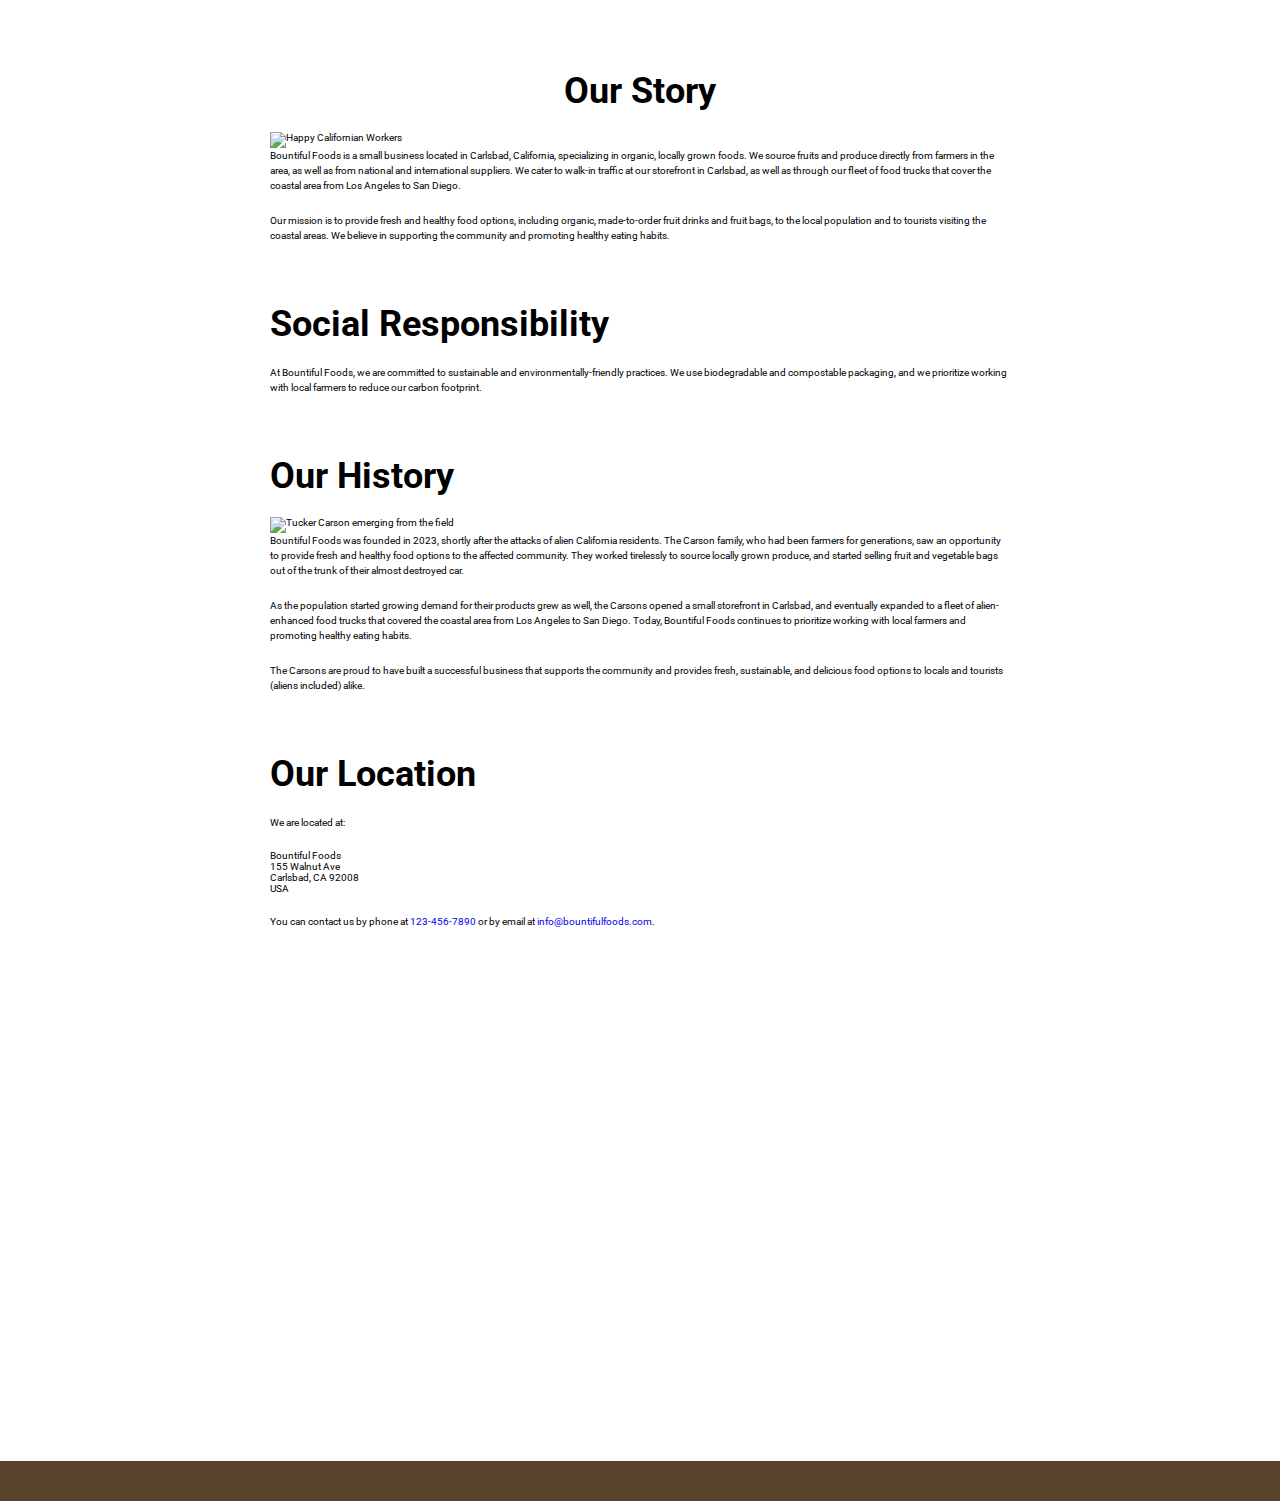
==== about_us.html @ ce692dee "about us" ====
<!DOCTYPE html>
<html lang="en">
<head>
    <meta charset="UTF-8">
    <meta name="viewport" content="width=device-width, initial-scale=1.0">
    <meta name="description" content="Learn about Bountiful Foods, a small business specializing in organic, locally grown foods.">
    <title>About Us | Bountiful Foods</title>
    <link rel="stylesheet" href="styles/large.css">
    <link rel="stylesheet" href="styles/medium.css">
    <link rel="stylesheet" href="styles/small.css">
</head>
<body>
    <header>
        <!-- Add your header content here, such as a navigation menu -->
    </header>

    <main>
        <div class="about-main">
        <section id="company-overview">
            <h1>Our Story</h1>
            <img src="https://www.ppic.org/wp-content/uploads/immigrant-farmworkers.jpg" alt="Happy Californian Workers">
            <p>Bountiful Foods is a small business located in Carlsbad, California, specializing in organic, locally grown foods. We source fruits and produce directly from farmers in the area, as well as from national and international suppliers. We cater to walk-in traffic at our storefront in Carlsbad, as well as through our fleet of food trucks that cover the coastal area from Los Angeles to San Diego.</p>
            <p>Our mission is to provide fresh and healthy food options, including organic, made-to-order fruit drinks and fruit bags, to the local population and to tourists visiting the coastal areas. We believe in supporting the community and promoting healthy eating habits.</p>
        </section>

        <section id="social-responsibility">
            <h2>Social Responsibility</h2>
            <p>At Bountiful Foods, we are committed to sustainable and environmentally-friendly practices. We use biodegradable and compostable packaging, and we prioritize working with local farmers to reduce our carbon footprint.</p>
        </section>

        <section id="history">
            <h2>Our History</h2>
            <img src="http://res.cloudinary.com/ybmedia/image/upload/c_crop,h_1123,w_2000,x_0,y_31/c_fill,f_auto,h_900,q_auto,w_1600/v1/m/4/a/4ae7f37a96cd2edb7f6a38f6e8f7f793e72a3ea9/20-facts-might-know-signs.jpg" alt="Tucker Carson emerging from the field">
            <p>Bountiful Foods was founded in 2023, shortly after the attacks of alien California residents. The Carson family, who had been farmers for generations, saw an opportunity to provide fresh and healthy food options to the affected community. They worked tirelessly to source locally grown produce, and started selling fruit and vegetable bags out of the trunk of their almost destroyed car.</p>
            <p>As the population started growing demand for their products grew as well, the Carsons opened a small storefront in Carlsbad, and eventually expanded to a fleet of alien-enhanced food trucks that covered the coastal area from Los Angeles to San Diego. Today, Bountiful Foods continues to prioritize working with local farmers and promoting healthy eating habits.</p>
            <p>The Carsons are proud to have built a successful business that supports the community and provides fresh, sustainable, and delicious food options to locals and tourists (aliens included) alike.</p>
        </section>

        <section id="location">
            <h2>Our Location</h2>
            <p>We are located at:</p>
            <address>
                Bountiful Foods<br>
                155 Walnut Ave<br>
                Carlsbad, CA 92008<br>
                USA<br>
            </address>
            <p>You can contact us by phone at <a href="tel:123-456-7890">123-456-7890</a> or by email at <a href="mailto:info@bountifulfoods.com">info@bountifulfoods.com</a>.</p>
            <iframe src="https://www.google.com/maps/embed?pb=!1m18!1m12!1m3!1d13428.456062173814!2d-117.35070841732735!3d33.163647257465355!2m3!1f0!2f0!3f0!3m2!1i1024!2i768!4f13.1!3m3!1m2!1s0x80dc707ee559fde7%3A0x77f369bfe1fd052!2s155%20Walnut%20Ave%2C%20Carlsbad%2C%20CA%2092008%2C%20USA!5e0!3m2!1sen!2sus!4v1650053069852!5m2!1sen!2sus" width="600" height="450" style="border:0;" allowfullscreen="" loading="lazy"></iframe>
        </section>
    </div>
    </main>

    <footer>
        <!-- Add your footer content here, such as links to social media or a contact form -->
    </footer>
</body>
</html>
---- styles/large.css ----
@import url('https://fonts.googleapis.com/css2?family=Roboto:ital,wght@0,500;1,400&display=swap');

* {
    margin: 0;
    padding: 0;
    box-sizing: border-box;
}

html {
    font-size: 62.5%;
    font-family: 'Roboto', sans-serif;
}

li {
    list-style: none;
}
#logo{
    width: 300px;
    margin-bottom: 1%;
    margin-left: 10%;
}
a {
    text-decoration: none;
}

.navbar {
    display: grid;
    grid-template-columns: 1fr 1fr 1fr 1fr;
    justify-content: space-between;
    align-items: center;
    height: 80px;
    background-color: #2e6c30;
}
.hamburger {
    display: none;
}

.bar {
    display: block;
    width: 25px;
    height: 3px;
    margin: 5px auto;
    -webkit-transition: all 0.3s ease-in-out;
    transition: all 0.3s ease-in-out;
    background-color: #fff7e3;
}
.nav-menu {
    display: flex;
    justify-content: space-between;
    align-items: center;
    grid-column: 2/4;
    grid-row: 1/2;
}

.nav-item {
    margin-left: 5rem;
}

.nav-link{
  position: relative;
  font-size: 2.7rem;
  color: #fff7e3;
}

.nav-link:hover{
  color: #ffda9f;
}

.cart-w{
    grid-column: 4/5;
    position: relative;
    width: 60px;
    margin-left: 200px;
    display: flex;
}
.cart-w img {
    width: 50px;
    z-index: 1;
}
.order-wrapper{
  position: absolute;
  top:-10px;
  right: 0;
  background-color: #ffda9f;
  border-radius: 100%;
  width: 26px;
  height: 26px;
  z-index: 2;
  display: flex;
  justify-content: space-around;
  align-items: center;
}
.order-counter{
  color: #5a432b;
  font-weight: 600;
  font-size: 15px;
  text-align: center;
}

.carousel-container {
  position: relative;
  width: 100%;
  overflow: hidden;
  height: 450px;
}

.carousel {
  display: flex;
  transition: transform 0.3s ease-in-out;
  height: 100%;
  width: 100%;
}

.carousel-item {
  flex: 0 0 auto;
  width: 100%;
  background-color: #fff7e3;
  margin-bottom: 30px;
  height: 100%;
}

.carousel-item img {
  height: 310px;
  margin: 0 auto;
  display: block;
}

.carousel-item p{
  font-size:20px;
  text-align: center;
  color: #5a432b;
  padding: 0 10%;
  margin-bottom: 20px;
}
.carousel-item h3{
  font-size: 28px;
  text-align: center;
  color: #5a432b;
  margin-bottom: 8px;
}

.carousel-prev,
.carousel-next {
  position: absolute;
  top: 50%;
  transform: translateY(-50%);
  width: 50px;
  height: 50px;
  background-color: #5a432b;
  color: white;
  border: none;
  outline: none;
  cursor: pointer;
}

.carousel-prev {
  left: 0;
}

.carousel-next {
  right: 0;
}

.sections-grid{
  display: grid;
  width: 100%;
  grid-template-columns: 1fr 60% 1fr;
  grid-template-rows: 65% 35%;
}
.weather-card{
  background-color: #ffda9f;
  grid-column: 1/2;
  grid-row: 1/3;
  display:grid;
  grid-template-columns: 1fr;
  grid-template-rows: 45% 55%;
  padding: 15px 15px;
  height: 100%;
}
.weather-card-main{
  margin-top: 20px;
}
.weather-card-main img {
  width: 100px;
  background-color: #fff7e3;
  border-radius: 35%;
  border: #c5beae 2px solid;
  display: block;
  margin: 10px auto 15px auto;
}
.weather-card .forecast div img {
  width: 60px;
  background-color:  #fff7e3;
  border-radius: 35%;
  border: none;
  display: block;
  margin: 0 auto;
}
.weather-card h2 {
  font-size: 36px;
  margin: 0;
  text-align: center;
  color: #5a432b;
}
.weather-card p {
  font-size: 23px;
  text-align: center;
  color: #5a432b;
}
.weather-card-main .temperature{
  font-size: 45px;
  text-align: center;
  color: #5a432b;
}
.weather-card .forecast {
  display: flex;
  flex-direction: column;
  align-items: center;
  padding: 10px 0px 0px 0px;
}
.weather-card .forecast .day {
  font-size: 18px;
  text-align: center;
}
.weather-card .forecast .temp {
  font-size: 24px;
  text-align: center;
}

.call-action{
  background-color: rgb(235, 255, 221);
  grid-column: 2/3;
  grid-row: 1/2;
  display: grid;
  grid-template-columns: 40% 60%;
}
.call-action-left{
grid-column: 1/2;
position: relative;
}
.call-action-left img{
  width:130%;
  position:absolute;
  bottom: 0px;
}
.call-action-right{
grid-column: 2/3;
text-align: end;
z-index: 1;
}
.call-action-right:hover{
  grid-column: 2/3;
  text-align: end;
  z-index: 4;
  }
.call-action-right a{
  font-size: 47px;
  display: block;
  text-decoration: none;
  margin: 20px 15px 7% 0;
  color: rgb(50, 116, 96);
  border: rgb(42, 100, 83) solid 3px;
  padding: 20px 20px 20px 20px;
  transition: all 0.2s ease-in-out;
  text-shadow: 2px 2px 3px white;
}
.call-action-right a:hover{
  font-size: 49px;
  display: block;
  text-decoration: none;
  margin: 25px 15px 7% 0;
  background-color: rgb(50, 116, 96);
  color: rgb(235, 255, 221);
  border-radius: 20px;
  text-shadow: none;
  padding: 20px 20px 20px 20px;border: none;
  z-index: 3;
}
.locations{
  background-color: rgb(50, 103, 116);
  grid-column: 3/4;
  grid-row: 1/3;
  position: relative;
}
.locations img {
  width: 100%;
  position: absolute;
  bottom: 0;
  right: 0;
}
.locations h2{
font-size: 32px;
color:  rgb(235, 255, 221) ;
text-align: center;
margin-top: 10px;
margin-bottom: 10px;
}
.locations ul li{
    list-style-type: disc; /* disc creates a filled bullet point */
    color:  rgb(235, 255, 221) ;
    margin-left: 50px;
}
.locations li, .locations p{
  font-size: 17px;
  color:  rgb(235, 255, 221) ;
  padding: 6px 20px 6px 20px;
}
.coastal-areas {
  background-color: rgb(31, 129, 151);
  grid-column: 2/3;
  grid-row: 2/3;
  display: flex;
}
.coastal-text {
flex-basis: 60%;
padding: 20px;
color: #ffffff;
}
.coastal-areas h2{
  font-size: 30px;
  margin-bottom: 15px;
}
.coastal-areas p{
  font-size: 17px;
  margin-left: 20px;
}
.coastal-img {
  flex-basis: 40%;
  padding: 12px;
  display: flex;
}
.coastal-areas img {
  width: 100%;
  display: block;
  border-radius: 20px;
}


footer {
  display: flex;
  justify-content: space-between;
  align-items: center;
  padding: 20px 300px;
  background-color:#5a432b;
  color: #fff7e3;
}

.footer-left {
  margin-right: 20px;
  width: 80px;
}
.footer-left img{
  width: 100%;
}

.footer-name {
  font-size: 24px;
  font-weight: bold;
  margin: 0;
}

.footer-main-loc {
  margin: 5px 0;
  font-size:14px ;
}

.social-media img {
  width: 30px;
  margin-right: 10px;
}

.footer-text {
  font-size: 14px;
  margin-top: 10px;

}

.footer-text p {
  margin: 0;
}



h1 {
  font-size: 28px;
  text-align: center;
  margin-bottom: 20px;
}

form {
  display: flex;
  flex-wrap: wrap;
  justify-content: space-between;
  margin-bottom: 20px;
}

label {
  font-weight: bold;
  margin-bottom: 5px;
  flex-basis: 100%;
}

input,
select,
textarea {
  width: 100%;
  padding: 10px;
  margin-bottom: 10px;
  border-radius: 3px;
  border: none;
  background-color: #ffffff;
  box-shadow: 0px 1px 2px rgba(0, 0, 0, 0.1);
}

input[type="submit"] {
  background-color: #2e6c30;
  color: #ffffff;
  padding: 10px 20px;
  font-size: 18px;
  border: none;
  border-radius: 3px;
  cursor: pointer;
}

input[type="submit"]:hover {
  background-color: #255427;
}

textarea {
  height: 100px;
}

.fresh-main {
  display: grid;
  grid-template-columns: 1fr 1fr 1fr 1fr;
  min-height: 700px;
  background-color: #ffda9f;
}
.fresh-main .img-cont {
  grid-column: 1/2;
  width: 100%;
  background-image: url('../images/sms.jpg');
  background-position: center center;
  background-repeat: no-repeat;
  background-size: cover;
}

.fresh-form {
  padding: 1rem;
  background-color: #ffda9f;
  grid-column: 2/4;
  width: 80%;
  margin: 0 auto;
  border-radius: 5px;
}
.fresh-form form{
  width: 100%;
}

.receipt-grid{
  height: 100%;
  background-color: #f8f8f8;
  border-left: 2px solid black;
}

.receipt {
  grid-column: 4/5;
  padding: 1rem;
  padding: 20px 20px;
}
.receipt h2{
font-size: 25px;
margin-bottom: 10px;

}
.receipt p{
  font-size: 20px;
  margin-bottom: 5px;
}
.order-but {
  display: flex;
  flex-direction: column;
  align-items: center;
  justify-content: center;
}

.but-last, .but-all {
  width: 90%;
  margin-bottom: 10px;
}

.but-last {
  background-color: #d31f4c;
  color: #fff;
  border: none;
  padding: 10px;
  border-radius: 5px;
  font-size: 1.5em;
  cursor: pointer;
}

.but-all {
  background-color: #5c5c5c;
  color: white;
  border: none;
  padding: 10px;
  border-radius: 5px;
  font-size: 1.5em;
  cursor: pointer;
}


/* Styles for the about page */

.about-main {
  max-width: 800px;
  margin: 0 auto;
  padding: 30px;
}

h1, h2 {
  font-weight: bold;
  margin-top: 40px;
  margin-bottom: 20px;
  font-size: 36px;
}

p {
  line-height: 1.5;
  margin-bottom: 20px;
}

section {
  margin-bottom: 60px;
}

address {
  font-style: normal;
  margin-bottom: 20px;
}

iframe {
  margin-top: 20px;
  border: 0;
  width: 100%;
  height: 400px;
}
---- styles/medium.css ----
@media only screen and (min-width: 605px) and (max-width: 1189px) {
    .nav-menu {
        position: fixed;
        right: 100%;
        top: 8.8rem;
        flex-direction: column;
        background-color: #3d833f;
        width: 100%;
        border-radius: 0px 0px 10px 10px;
        text-align: center;
        transition: 0.3s;
        box-shadow:
            0 10px 27px rgba(0, 0, 0, 0.05);
    }
    .nav-menu.active {
        right: 0;
        z-index: 5;
    }
    .navbar{
        display:grid;
        grid-template-columns: 40% 1fr 1fr;
        height: 90px
    }
    .nav-link:hover {
       color: #ffda9f;
      }
      .nav-link::before {
       display: none;
       transition: 0.2s ease-in-out; 
      }
      
      .nav-link:hover::before {
        display: none;
      }
      
    .date{
        grid-row: 2/3;
        grid-column: 1/4;
        text-align: center;
        font-size: 1.5em;
    }
    .date p {
        padding-top: 2px;
        padding-bottom: 2px;
        font-size: 20px;
    }

    #logo{
    width: 90%;
    }
    .nav-item {
        margin: 2.5rem 0;
    }
    .nav-logo img{
        margin-top: 8px;
    }
    .cart-w{
        grid-column: 2/3;
        margin-left: 85%;
    }
    .cart-w img {
        width: 50px;
    }

    .hamburger {
        display: block;
        cursor: pointer;
        grid-column: 3/4;
    }
    .bar {
        display: block;
        width: 40px;
        height: 5px;
    }
    .hamburger.active .bar:nth-child(2) {
        opacity: 0;
    }
    
    .hamburger.active .bar:nth-child(1) {
        transform: translateY(10px) rotate(45deg);
    }
    
    .hamburger.active .bar:nth-child(3) {
        transform: translateY(-10px) rotate(-45deg);
    } 
    .carousel-item p{
        font-size:16px;
        text-align: center;
        color: #5a432b;
        padding: 0 10%;
        margin-bottom: 20px;
      }
      .carousel-item h3{
        font-size: 28px;
        text-align: center;
        color: #5a432b;
        margin-bottom: 8px;
      }
      
    .sections-grid{
        display: grid;
        grid-template-columns: 1fr 1fr;
        grid-template-rows: 410px 1fr 600px;
      }
      .call-action{
        background-color: rgb(235, 255, 221);
        grid-column: 1/3;
        grid-row: 1/2;
        display: flex;
        flex-direction: column;
      }
      .call-action-left{
        position: static;
        width: 90%;
        height: 45%;
        margin: 0 auto;
        order: 2;
        z-index: 2;
      }
      .call-action-left img{
        height:100%;
        width: auto;
        position: static;
        display: block;
        margin: 0 auto;
      }
      .call-action-right{
      grid-column: 2/3;
      text-align: center;
      order: 1;
      z-index: 2;
      }
      .call-action-right:hover{
        grid-column: 2/3;
        text-align: end;
        z-index: 4;
        }
      .call-action-right a{
        font-size: 40px;
        display: block;
        text-decoration: none;
        margin: 20px 6px 10px 6px;
        color: rgb(50, 116, 96);
        border: rgb(42, 100, 83) solid 3px;
        padding: 20px 20px 20px 20px;
        transition: all 0.2s ease-in-out;
        text-shadow: 2px 2px 3px white;
      }
      .call-action-right a:hover{
        font-size: 40px;
        display: block;
        text-decoration: none;
        text-align: center;
        margin: 20px 6px 10px 6px;
        background-color: rgb(50, 116, 96);
        color: rgb(235, 255, 221);
        border-radius: 20px;
        text-shadow: none;
        padding: 20px 20px 20px 20px;
        border: none;
        z-index: 0;
      }
      .locations{
        background-color: rgb(100, 107, 206);
        grid-column: 2/3;
        grid-row: 3/4;
      }
      .coastal-areas {
        background-color: rgb(31, 129, 151);
        grid-column: 1/3;
        grid-row: 2/3;
        display: flex;
        flex-direction: column;
      }
      .coastal-text {
      flex-basis: auto;
      padding: 20px;
      color: #ffffff;
      }
      .coastal-areas h2{
        font-size: 30px;
        margin-bottom: 15px;
      }
      .coastal-areas p{
        font-size: 25px;
        margin-left: 20px;
      }
      .coastal-img {
        flex-basis:auto;
        padding: 12px;
        display: flex;
        width: 100%;
        margin-bottom: 20px;
      }
      .coastal-areas img {
        height: 100%;
        width: 80%;
        display: block;
        border-radius: 20px;
        margin: 0 auto;
      }

      .weather-card{
        background-color: #ffda9f;
        grid-column: 1/2;
        grid-row: 3/4;
        display:grid;
        grid-template-columns: 1fr;
        grid-template-rows: 45% 55%;
        padding: 15px 15px;
        height: 100%;
      }
      .weather-card-main{
        margin-top: 20px;
      }
      .weather-card-main img {
        width: 70px;
        background-color: #fff7e3;
        border-radius: 35%;
        border: #c5beae 2px solid;
        display: block;
        margin: 10px auto 15px auto;
      }
      .weather-card .forecast div img {
        width: 40px;
        background-color:  #fff7e3;
        border-radius: 35%;
        border: none;
        display: block;
        margin: 0 auto;
      }
      .weather-card h2 {
        font-size: 36px;
        margin: 0;
        text-align: center;
        color: #5a432b;
      }
      .weather-card p {
        font-size: 23px;
        text-align: center;
        color: #5a432b;
      }
      .weather-card-main .temperature{
        font-size: 45px;
        text-align: center;
        color: #5a432b;
      }
      .weather-card .forecast {
        display: flex;
        flex-direction: column;
        align-items: center;
        padding: 20px 0px 0px 0px;
      }
      .weather-card .forecast .day {
        font-size: 18px;
        text-align: center;
      }
      .weather-card .forecast .temp {
        font-size: 24px;
        text-align: center;
      }

      .locations{
        background-color: rgb(50, 103, 116);
        grid-column: 2/3;
        grid-row: 3/4;
        position: relative;
      }
      .locations img {
        width: 80%;
        position: absolute;
        bottom: 0;
        right: 0;
      }
      .locations h2{
      font-size: 32px;
      color:  rgb(235, 255, 221) ;
      text-align: center;
      margin-top: 10px;
      margin-bottom: 10px;
      }
      .locations ul li{
          list-style-type: disc; /* disc creates a filled bullet point */
          color:  rgb(235, 255, 221) ;
          margin-left: 50px;
      }
      .locations li, .locations p{
        font-size: 19px;
        color:  rgb(235, 255, 221) ;
        padding: 6px 20px 6px 20px;
      }

      footer {
        display: flex;
        justify-content: space-between;
        align-items: center;
        padding: 20px 10%;
        background-color:#5a432b;
        color: #fff7e3;
      }
      
      .footer-left {
        margin-right: 20px;
        width: 80px;
      }
      .footer-left img{
        width: 100%;
      }
      
      .footer-name {
        font-size: 24px;
        font-weight: bold;
        margin: 0;
      }
      
      .footer-main-loc {
        margin: 5px 0;
        font-size:14px ;
      }
      
      .social-media img {
        width: 30px;
        margin-right: 10px;
      }
      
      .footer-text {
        font-size: 14px;
        margin-top: 10px;
      
      }
      
      .footer-text p {
        margin: 0;
      }
      
      

}
---- styles/small.css ----
@media screen and (max-width: 604px) {
    .nav-menu {
        position: fixed;
        right: 100%;
        top: 10.5rem;
        flex-direction: column;
        background-color: #3d833f;
        width: 100%;
        border-radius: 0px 0px 10px 10px;
        text-align: center;
        transition: 0.3s;
        box-shadow:
            0 10px 27px rgba(0, 0, 0, 0.05);
    }
    .nav-menu.active {
        right: 0;
        z-index: 5;
    }
    .navbar{
        display:grid;
        grid-template-columns: 50% 1fr 1fr;
        height: 110px
    }
    .nav-link:hover {
       color: #ffda9f;
      }
      .nav-link::before {
       display: none;
       transition: 0.2s ease-in-out; 
      }
      
      .nav-link:hover::before {
        display: none;
      }
    .date{
        grid-row: 2/3;
        grid-column: 1/4;
        text-align: center;
        font-size: 1.5em;
    }
    .date p {
        padding-top: 2px;
        padding-bottom: 2px;
        font-size: 20px;
    }

    #logo{
    width: 180px;
    }
    .nav-item {
        margin: 2.5rem 0;
    }
    .nav-logo img{
        margin-top: 8px;
    }
    .cart-w{
      grid-column: 2/3;
      margin-left: 55%;
  }
  .cart-w img {
      width: 50px;
  }


    .hamburger {
        display: block;
        cursor: pointer;
        grid-column: 3/4;
    }
    .bar {
        display: block;
        width: 40px;
        height: 5px;
        margin-right: 30px;
    }
    .hamburger.active .bar:nth-child(2) {
        opacity: 0;
    }
    
    .hamburger.active .bar:nth-child(1) {
        transform: translateY(10px) rotate(45deg);
    }
    
    .hamburger.active .bar:nth-child(3) {
        transform: translateY(-10px) rotate(-45deg);
    } 

    .carousel-container {
        position: relative;
        width: 100%;
        overflow: hidden;
        height: 500px;
      }
      
      .carousel {
        display: flex;
        transition: transform 0.3s ease-in-out;
      }
      
      .carousel-item {
        flex: 0 0 auto;
        width: 100%;
        background-color: #fff7e3;
        padding-bottom: 30px;
      }
      
      .carousel-item img {
        height: 350px;
        margin: 0 auto;
        display: block;
      }
      
      .carousel-item p{
        font-size:16px;
        text-align: center;
        color: #5a432b;
        padding: 7px;
      }
      .carousel-item h3{
        font-size: 26px;
        text-align: center;
        color: #5a432b;
        margin-bottom: 8px;
      }

    .sections-grid{
        display: flex;
        flex-direction: column;
      }
      .weather-card{
        background-color: #ffda9f;
        grid-column: 1/2;
        grid-row: 3/4;
        display:grid;
        grid-template-columns: 1fr;
        grid-template-rows: 45% 55%;
        padding: 15px 15px;
        height: 100%;
        order: 2;
      }
      .weather-card-main{
        margin-top: 10px;
      }
      .weather-card-main img {
        width: 70px;
        background-color: #fff7e3;
        border-radius: 35%;
        border: #c5beae 2px solid;
        display: block;
        margin: 10px auto 15px auto;
      }
      .weather-card .forecast div img {
        width: 40px;
        background-color:  #fff7e3;
        border-radius: 35%;
        border: none;
        display: block;
        margin: 5px auto;
      }
      .weather-card h2 {
        font-size: 26px;
        margin: 0;
        text-align: center;
        color: #5a432b;
      }
      .weather-card p {
        font-size: 18px;
        text-align: center;
        color: #5a432b;
      }
      .weather-card-main .temperature{
        font-size: 30px;
        text-align: center;
        color: #5a432b;
      }
      .weather-card .forecast {
        display: flex;
        flex-direction: row;
        align-items: center;
        justify-content: space-between;
        padding: 0px 0px 0px 0px;
        margin: 30px auto 15px auto;
        width: 80%;
      }
      .weather-card .forecast div{
        margin-top: 15px;
      }
    
    .weather-card .forecast img{
      margin-top: 5px;
      margin-bottom: 8px;
    }
      .weather-card .forecast .day {
        font-size: 18px;
        text-align: center;
      }
      .weather-card .forecast .temp {
        font-size: 20px;
        text-align: center;
      }

      .call-action{
        background-color: rgb(235, 255, 221);
        grid-column: 1/3;
        grid-row: 1/2;
        display: flex;
        flex-direction: column;
        order:1;
      }
      .call-action-left{
        position: static;
        width: 90%;
        height: 45%;
        margin: 0 auto;
        order: 2;
        z-index: 2;
      }
      .call-action-left img{
        height:100%;
        width: 100%;
        position: static;
        display: block;
        margin: 0 auto;
      }
      .call-action-right{
      grid-column: 2/3;
      text-align: center;
      order: 1;
      z-index: 2;
      }
      .call-action-right:hover{
        grid-column: 2/3;
        text-align: end;
        z-index: 4;
        }
      .call-action-right a{
        font-size: 32px;
        display: block;
        text-decoration: none;
        margin: 20px 6px 10px 6px;
        color: rgb(50, 116, 96);
        border: rgb(42, 100, 83) solid 3px;
        padding: 20px 20px 20px 20px;
        transition: all 0.2s ease-in-out;
        text-shadow: 2px 2px 3px white;
      }
      .call-action-right a:hover{
        font-size: 32px;
        display: block;
        text-decoration: none;
        margin: 20px 6px 10px 6px;
        background-color: rgb(50, 116, 96);
        color: rgb(235, 255, 221);
        border-radius: 20px;
        text-shadow: none;
        text-align: center;
        padding: 20px 20px 20px 20px;border: none;
        z-index: 3;
      }
      .locations{
        background-color: rgb(50, 103, 116);
        grid-column: 2/3;
        grid-row: 3/4;
        position: relative;
        order:4;
        height: 600px;
      }
      .locations img {
        width: 80%;
        position: absolute;
        bottom: 0;
        right: 0;
      }
      .locations h2{
      font-size: 24px;
      color:  rgb(235, 255, 221) ;
      text-align: center;
      margin-top: 10px;
      margin-bottom: 10px;
      }
      .locations ul li{
          list-style-type: disc; /* disc creates a filled bullet point */
          color:  rgb(235, 255, 221) ;
          margin-left: 50px;
      }
      .locations li, .locations p{
        font-size: 18px;
        color:  rgb(235, 255, 221) ;
        padding: 6px 20px 6px 20px;
      }
      .coastal-areas {
        background-color: rgb(31, 129, 151);
        grid-column: 1/3;
        grid-row: 2/3;
        display: flex;
        flex-direction: column;
        order:3;
      }
      .coastal-text {
      flex-basis: auto;
      padding: 20px;
      color: #ffffff;
      }
      .coastal-areas h2{
        font-size: 24px;
        margin-bottom: 15px;
        text-align: center;
      }
      .coastal-areas p{
        font-size: 18px;
        margin-left: 0;
        text-align: justify;
      }
      .coastal-img {
        flex-basis:auto;
        padding: 12px;
        display: flex;
        width: 100%;
        margin-bottom: 20px;
      }
      .coastal-areas img {
        height: 100%;
        width: 80%;
        display: block;
        border-radius: 20px;
        margin: 0 auto;
      }

      .fresh-main {
        display: flex;
        flex-direction: column;
        min-height: 1100px;
        background-color: #ffda9f;
      }
      .fresh-main .img-cont {
        grid-column: 1/2;
        width: 100%;
        height: 300px;
        background-image: url('../images/sms.jpg');
        background-position: center center;
        background-repeat: no-repeat;
        background-size: cover;
        order: 3;
      }
      
      .fresh-form {
        padding: 1rem;
        background-color: #ffda9f;
        grid-column: 2/4;
        width: 80%;
        margin: 0 auto;
        border-radius: 5px;
        order: 2;
      }
      .fresh-form form{
        width: 100%;
      }
      
      .receipt-grid{
        height: 100%;
        background-color: #f8f8f8;
        order:1;
        border-left: none;
      }
      
      .receipt {
        grid-column: 4/5;
        padding: 1rem;
        padding: 20px 20px;
      }
      .receipt h2{
      font-size: 25px;
      margin-bottom: 10px;
      
      }
      .receipt p{
        font-size: 20px;
        margin-bottom: 5px;
      }

      footer {
        display: flex;
        flex-direction: column;
        align-items: center;
        padding: 20px 10%;
        background-color:#5a432b;
        color: #fff7e3;
      }
      
      .footer-left {
        margin-right: 0px;
        width: 80px;
      }
      .footer-left img{
        width: 100%;
      }
      
      .footer-name {
        font-size: 24px;
        font-weight: bold;
        margin: 0;
      }
      
      .footer-main-loc {
        margin: 5px 0;
        font-size:14px ;
      }
      .social-media{
        display: flex;
        width: 70%;
        justify-content: space-between;
        margin: 6px auto;
      }
      
      .social-media img {
        width: 30px;
        margin-right: 0px;
      }
      
      .footer-text {
        font-size: 14px;
        margin-top: 10px;
      
      }
      
      .footer-text p {
        margin: 0;
      }

  }
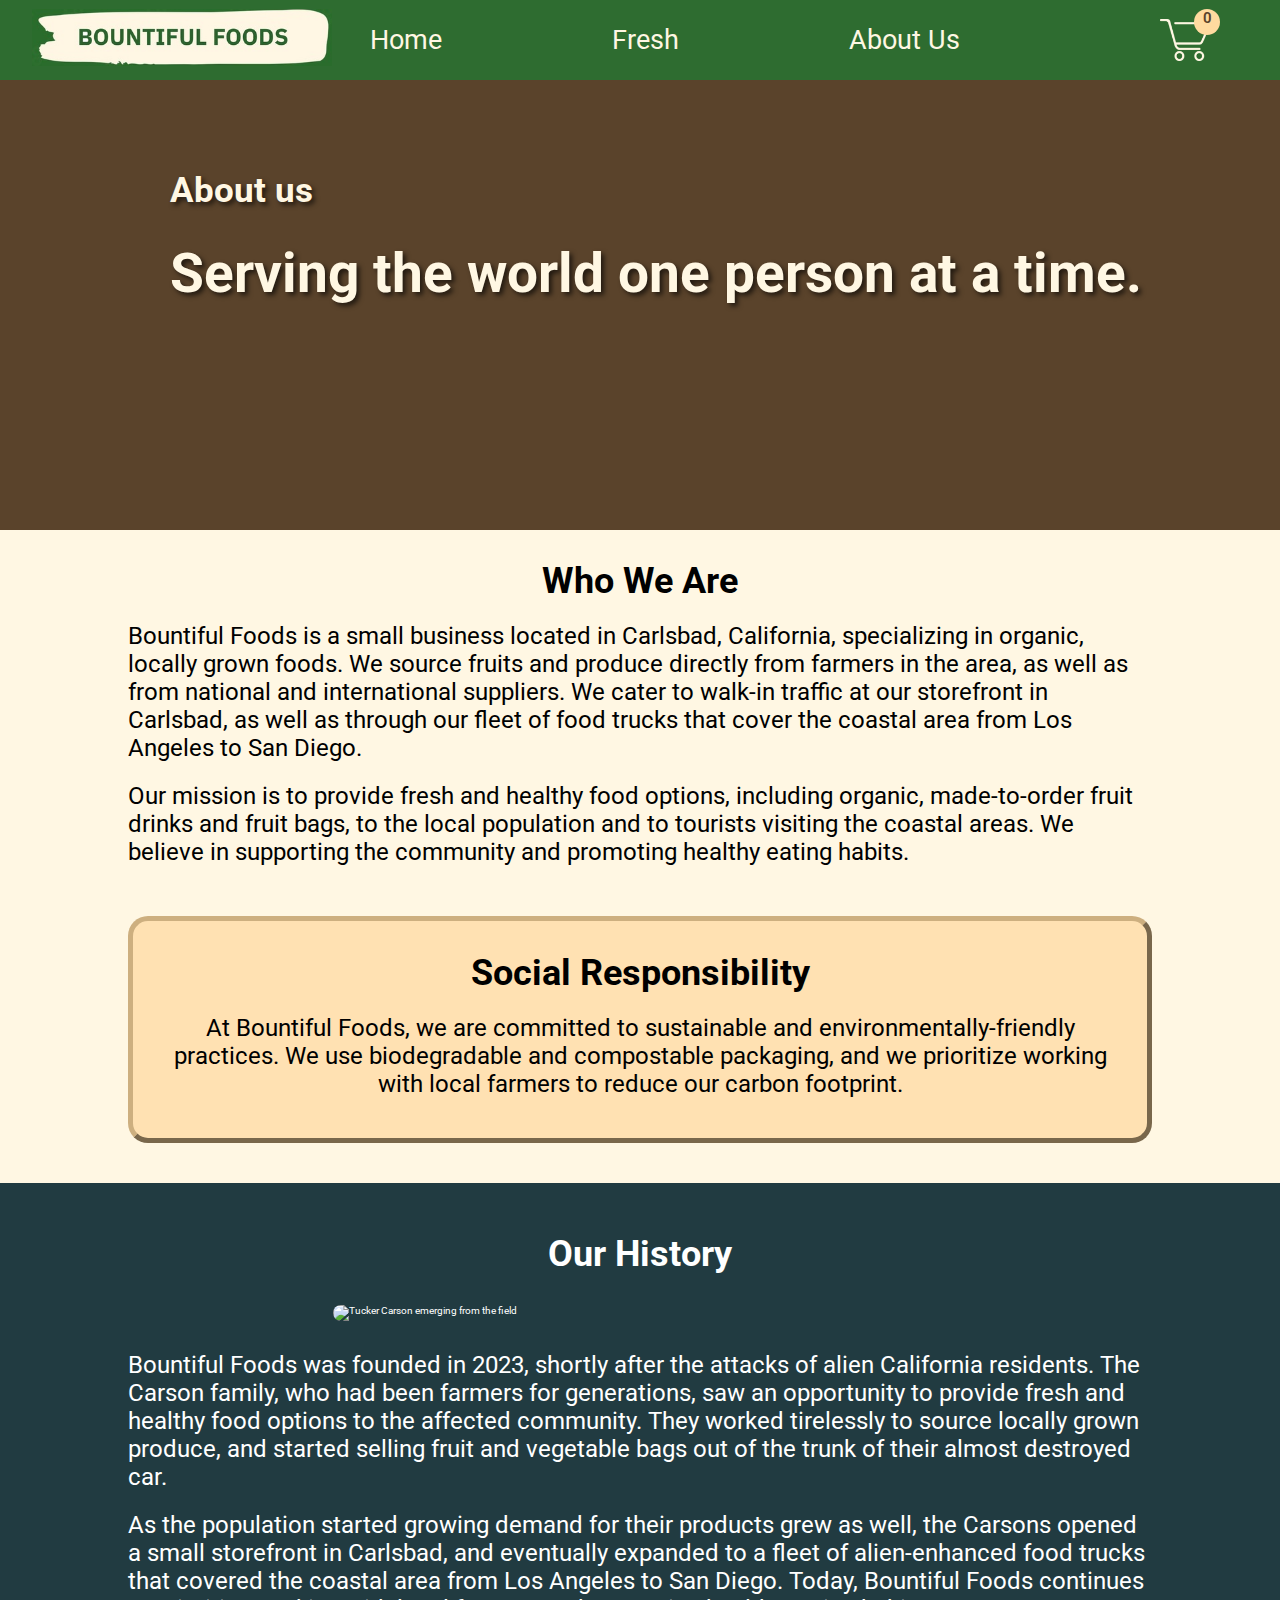
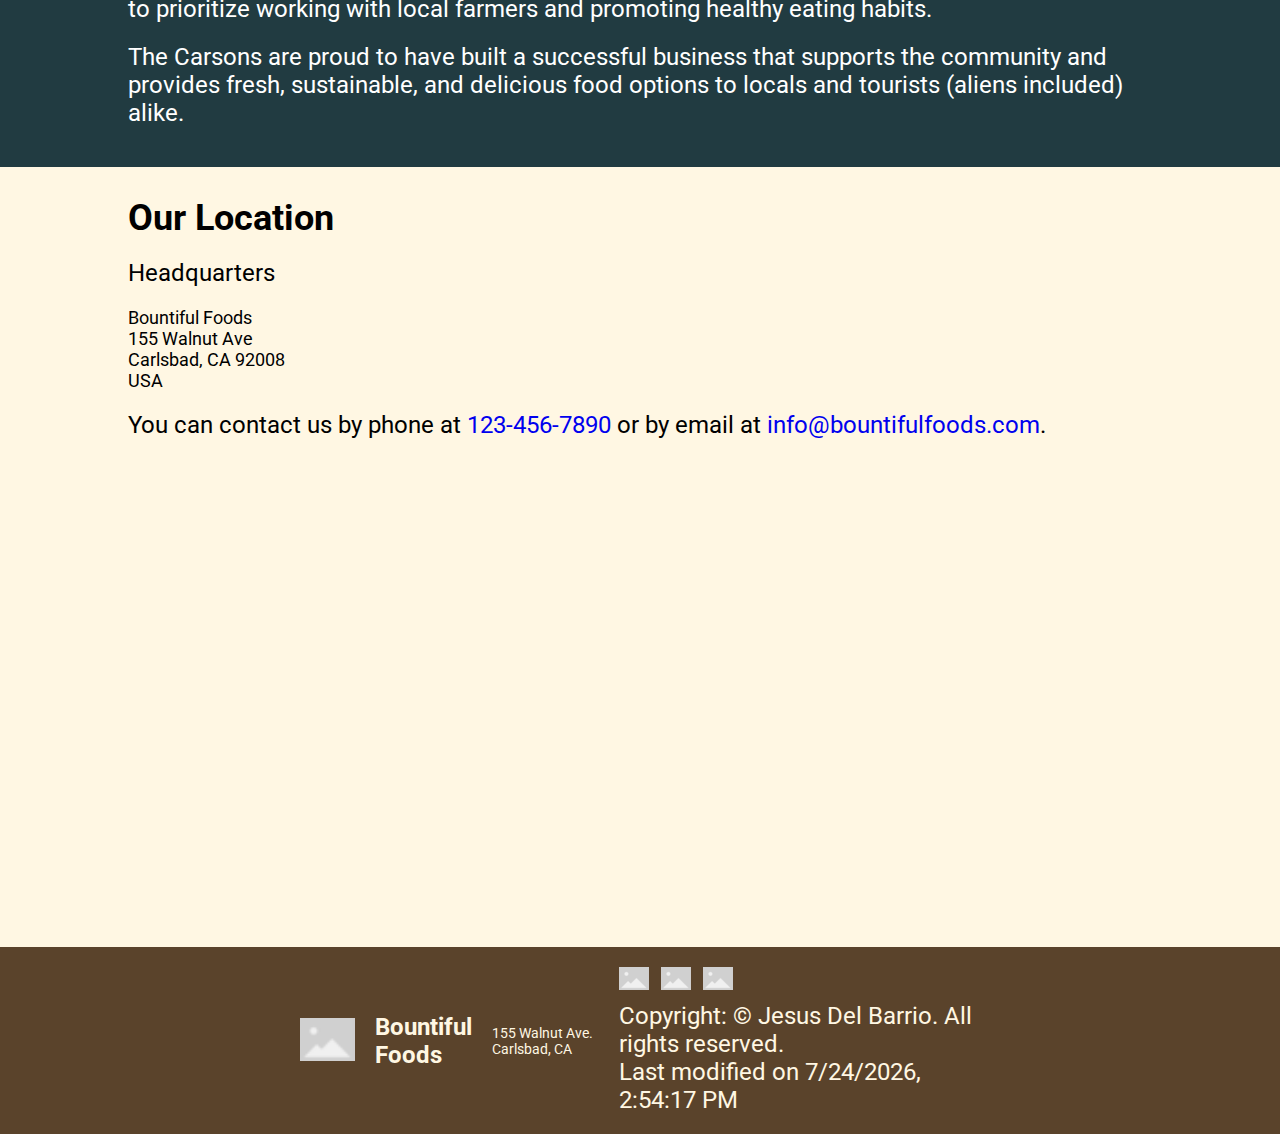
==== commit ce879811: "about us multiple views" ====
--- a/about_us.html
+++ b/about_us.html
@@ -10,26 +10,52 @@
     <link rel="stylesheet" href="styles/small.css">
 </head>
 <body>
-    <header>
-        <!-- Add your header content here, such as a navigation menu -->
-    </header>
-
+    <header class="header">
+        <nav class="navbar" id="navi">
+            <a href="index.html" class="nav-logo"><img id="logo" alt="Bountiful Foods Logo" src="images/logo.jpg"></a>
+            <ul class="nav-menu">
+                <li class="nav-item">
+                    <a href="index.html" class="nav-link">Home</a>
+                </li>
+                <li class="nav-item">
+                    <a href="fresh.html" class="nav-link">Fresh</a>
+                </li>
+                <li class="nav-item">
+                    <a href="about_us.html" class="nav-link">About Us</a>
+                </li>              
+            </ul>
+            <div class="cart-w">
+                <div class="order-wrapper"><p class="order-counter">0</p></div>
+                <img src="images/cart.png" alt="our cart">
+            </div>
+            <div class="hamburger">
+                <span class="bar"></span>
+                <span class="bar"></span>
+                <span class="bar"></span>
+            </div>
+        </nav>
+</header>
     <main>
         <div class="about-main">
+        <section class="about-banner">
+            <div class="banner-text">
+                <h3>About us</h3>
+                <h1>Serving the world one person at a time. </h1>
+            </div>
+        </section>
         <section id="company-overview">
-            <h1>Our Story</h1>
-            <img src="https://www.ppic.org/wp-content/uploads/immigrant-farmworkers.jpg" alt="Happy Californian Workers">
+            <h1>Who We Are</h1>
             <p>Bountiful Foods is a small business located in Carlsbad, California, specializing in organic, locally grown foods. We source fruits and produce directly from farmers in the area, as well as from national and international suppliers. We cater to walk-in traffic at our storefront in Carlsbad, as well as through our fleet of food trucks that cover the coastal area from Los Angeles to San Diego.</p>
             <p>Our mission is to provide fresh and healthy food options, including organic, made-to-order fruit drinks and fruit bags, to the local population and to tourists visiting the coastal areas. We believe in supporting the community and promoting healthy eating habits.</p>
         </section>
 
         <section id="social-responsibility">
-            <h2>Social Responsibility</h2>
+            <h1>Social Responsibility</h1>
             <p>At Bountiful Foods, we are committed to sustainable and environmentally-friendly practices. We use biodegradable and compostable packaging, and we prioritize working with local farmers to reduce our carbon footprint.</p>
         </section>
 
         <section id="history">
-            <h2>Our History</h2>
+            <h1>Our History</h1>
             <img src="http://res.cloudinary.com/ybmedia/image/upload/c_crop,h_1123,w_2000,x_0,y_31/c_fill,f_auto,h_900,q_auto,w_1600/v1/m/4/a/4ae7f37a96cd2edb7f6a38f6e8f7f793e72a3ea9/20-facts-might-know-signs.jpg" alt="Tucker Carson emerging from the field">
             <p>Bountiful Foods was founded in 2023, shortly after the attacks of alien California residents. The Carson family, who had been farmers for generations, saw an opportunity to provide fresh and healthy food options to the affected community. They worked tirelessly to source locally grown produce, and started selling fruit and vegetable bags out of the trunk of their almost destroyed car.</p>
             <p>As the population started growing demand for their products grew as well, the Carsons opened a small storefront in Carlsbad, and eventually expanded to a fleet of alien-enhanced food trucks that covered the coastal area from Los Angeles to San Diego. Today, Bountiful Foods continues to prioritize working with local farmers and promoting healthy eating habits.</p>
@@ -38,7 +64,7 @@
 
         <section id="location">
             <h2>Our Location</h2>
-            <p>We are located at:</p>
+            <p>Headquarters</p>
             <address>
                 Bountiful Foods<br>
                 155 Walnut Ave<br>
@@ -50,9 +76,26 @@
         </section>
     </div>
     </main>
-
     <footer>
-        <!-- Add your footer content here, such as links to social media or a contact form -->
-    </footer>
+        <div class="footer-left">
+          <img data-src="images/logof.png" src="images/place.png" alt="Logo" loading="lazy">
+        </div>
+        <p class="footer-name">Bountiful Foods</p>
+        <p class="footer-main-loc">155 Walnut Ave. Carlsbad, CA</p>
+        <div class="footer-right">
+          <div class="social-media">
+            <a href="https://facebook.com"><img data-src="images/facebook.png" src="images/place.png" alt="Facebook" loading="lazy"></a>
+            <a href="https://twitter.com"><img data-src="images/twitter.png" src="images/place.png" alt="Twitter" loading="lazy"></a>
+            <a href="https://instagram.com"><img data-src="images/instagram.png" src="images/place.png" alt="Instagram" loading="lazy"></a>
+          </div>
+          <div class="footer-text">
+            <p>Copyright: © Jesus Del Barrio. All rights reserved.</p>
+            <p id="last-mod">.</p>
+          </div>
+        </div>
+      </footer>
+      <script src="scripts/car.js"></script>
+    <script src="scripts/main.js"></script>
+    <script src="scripts/weather.js"></script>
 </body>
 </html>
--- a/styles/large.css
+++ b/styles/large.css
@@ -89,7 +89,6 @@
   z-index: 2;
   display: flex;
   justify-content: space-around;
-  align-items: center;
 }
 .order-counter{
   color: #5a432b;
@@ -514,29 +513,85 @@
 /* Styles for the about page */
 
 .about-main {
-  max-width: 800px;
+  background-color: #fff7e3;
   margin: 0 auto;
-  padding: 30px;
-}
-
+}
+
+.about-banner{
+  width: 100%;
+  height: 450px;
+  position: relative;
+  background-color: #5a432b;
+  background-image: url('https://ca-times.brightspotcdn.com/dims4/default/5a80d16/2147483647/strip/false/crop/3600x2401+0+0/resize/1486x991!/quality/80/?url=https%3A%2F%2Fcalifornia-times-brightspot.s3.amazonaws.com%2F9d%2F1d%2Fd6a4c5cd6efd6d02181fdfff8e4d%2Fimg-1404991-me-0403-stra-2-1-oo65441n.jpg');
+  background-size: cover;
+}
+
+.banner-text{
+  position: absolute;
+  top: 20%;
+  left: 170px;
+  color:#fff7e3;
+  text-shadow: 3px 3px 5px rgba(0, 0, 0, 0.635);
+}
+
+.banner-text h3{
+  font-size: 35px;
+}
+.banner-text h1{
+  font-size: 55px;
+}
+
+.about-main img{
+  width: 600px;
+}
 h1, h2 {
   font-weight: bold;
-  margin-top: 40px;
+  margin-top: 30px;
   margin-bottom: 20px;
   font-size: 36px;
 }
-
+#social-responsibility{
+  background-color: #ffe1b2;
+  padding: 1px 40px 20px 40px;
+  border:5px #cdaf7f outset;
+  border-radius: 20px;
+  margin-top: 50px;
+}
+#social-responsibility p{
+  text-align: center;
+}
 p {
-  line-height: 1.5;
   margin-bottom: 20px;
+  font-size: 24px;
 }
 
 section {
   margin-bottom: 60px;
-}
-
+  width: 80%;
+  margin: 0 auto;
+}
+
+#history{
+  width: 100%;
+  background-color: rgb(33, 59, 65);
+  padding: 20px 10%;
+  margin-top: 40px;
+  color: #ffffff;
+}
+
+#history img{
+  display: block;
+  margin: 30px auto;
+  width: 60%;
+  border-radius: 25px;
+}
+
+#location{
+  height: 750px ;
+}
 address {
   font-style: normal;
+  font-size: 18px;
   margin-bottom: 20px;
 }
 
--- a/styles/medium.css
+++ b/styles/medium.css
@@ -332,7 +332,19 @@
       .footer-text p {
         margin: 0;
       }
-      
+      .banner-text{
+        position: absolute;
+        top: 25%;
+        left: 3%;
+        color:#fff7e3;
+        text-shadow: 3px 3px 5px rgba(0, 0, 0, 0.635);
+      }
+      .banner-text h3{
+        font-size: 30px;
+      }
+      .banner-text h1{
+        font-size: 40px;
+      }
       
 
 }--- a/styles/small.css
+++ b/styles/small.css
@@ -427,4 +427,32 @@
         margin: 0;
       }
 
+      .banner-text{
+        position: absolute;
+        top: 10%;
+        left: 5%;
+        color:#fff7e3;
+        text-shadow: 3px 3px 5px rgba(0, 0, 0, 0.635);
+        width: 90%;
+      }
+      .banner-text h3{
+        font-size: 20px;
+      }
+      .banner-text h1{
+        font-size: 32px;
+        margin-left: 0px;
+        padding-left: 0px;
+        text-align: left;
+      }
+
+      #history img{
+        display: block;
+        margin: 30px auto;
+        width: 100%;
+        border-radius: 25px;
+      }
+      #location{
+        height: 780px ;
+      }
+
   }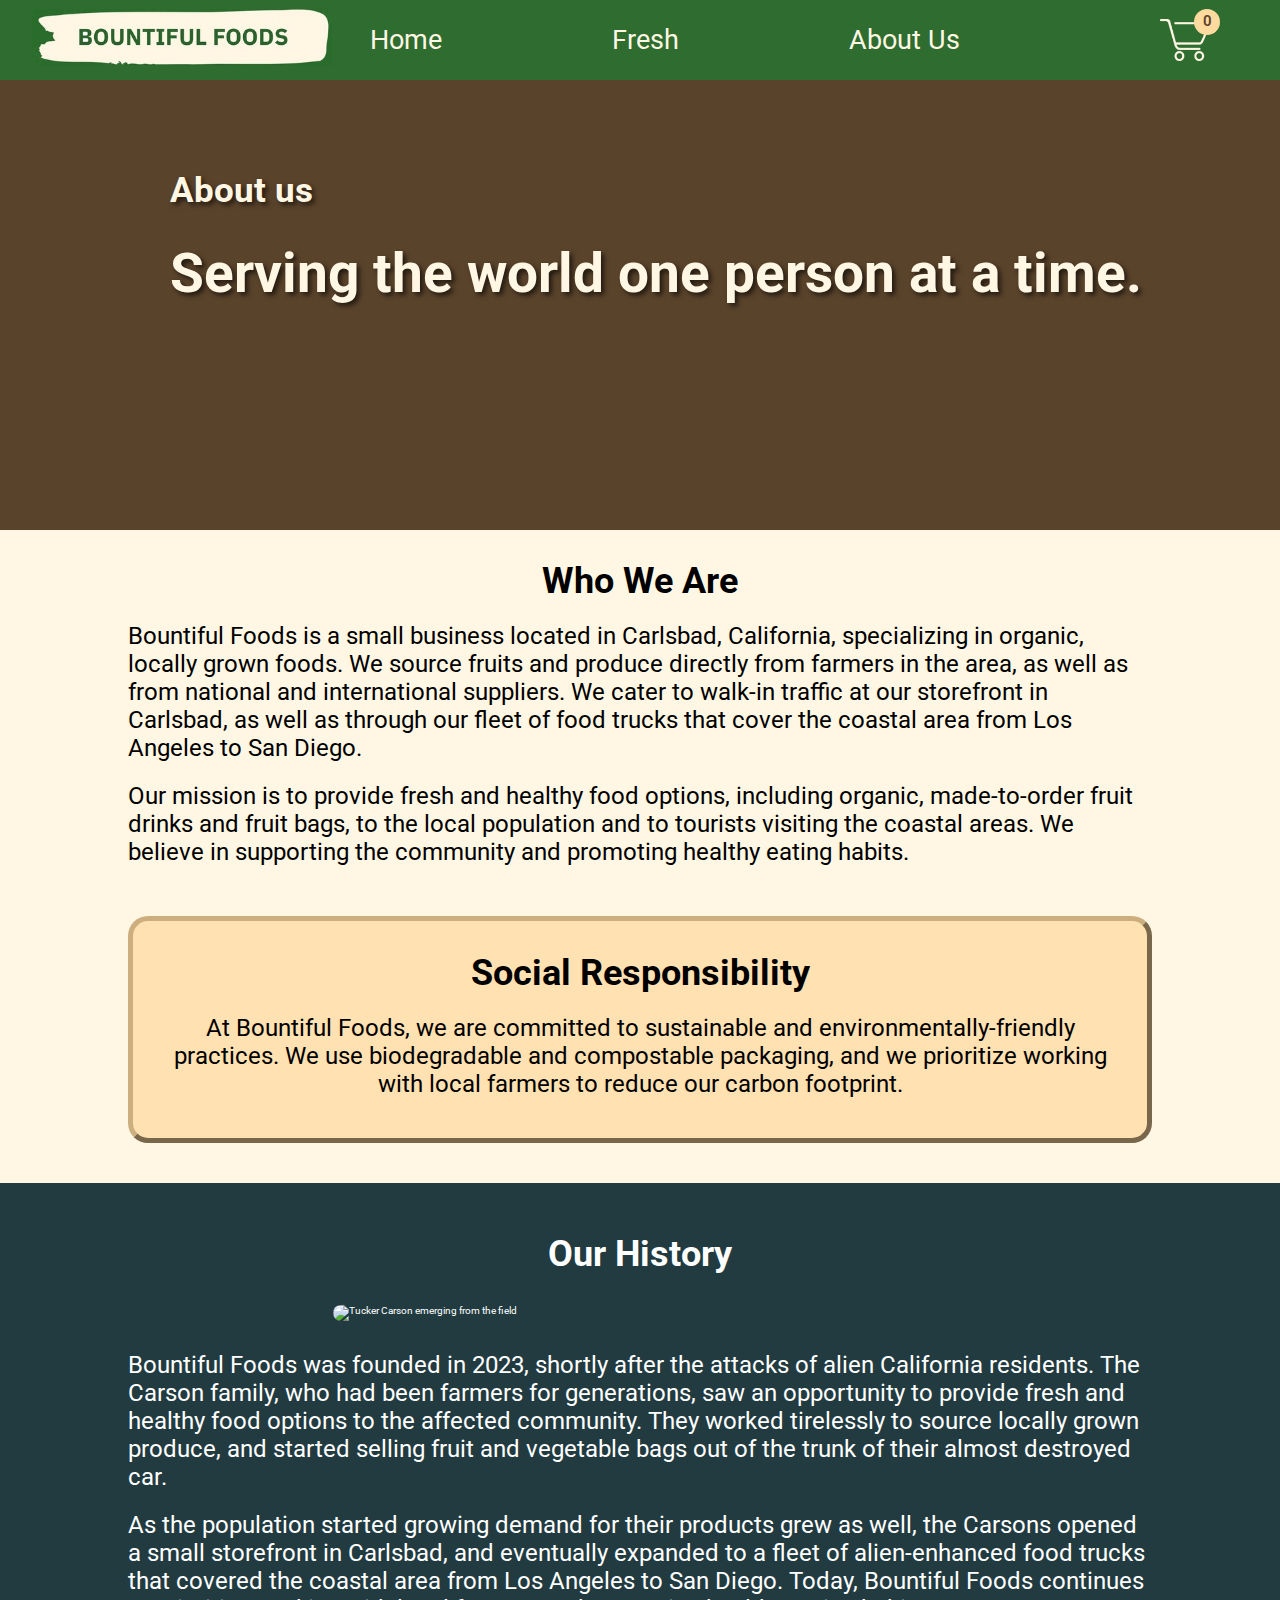
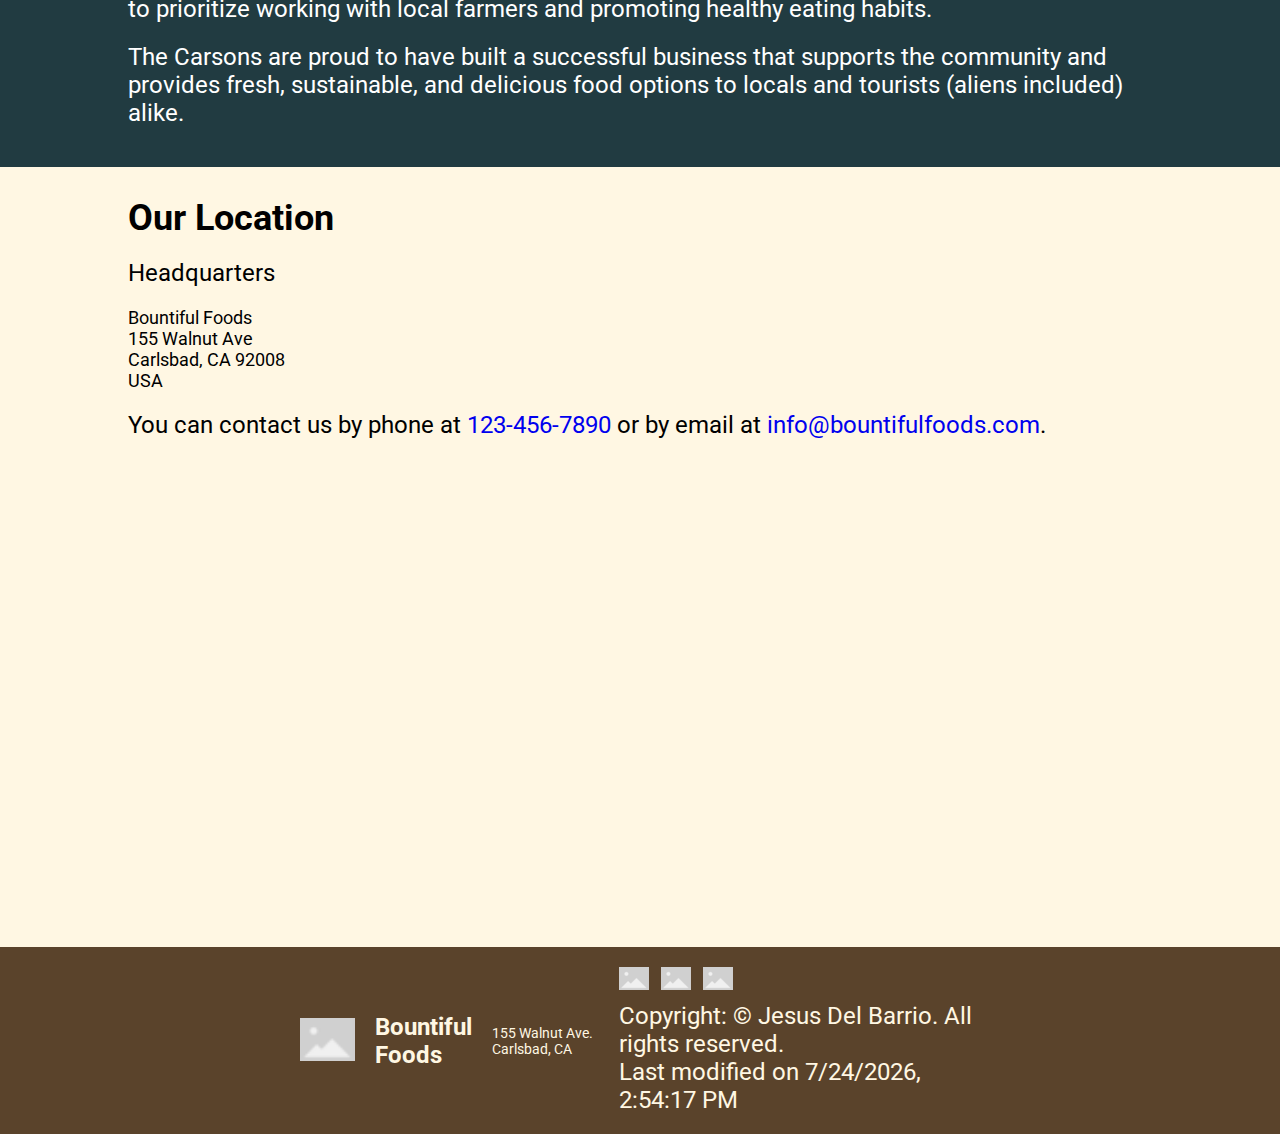
==== commit edbe370c: "meta" ====
--- a/about_us.html
+++ b/about_us.html
@@ -4,10 +4,12 @@
     <meta charset="UTF-8">
     <meta name="viewport" content="width=device-width, initial-scale=1.0">
     <meta name="description" content="Learn about Bountiful Foods, a small business specializing in organic, locally grown foods.">
+    <meta name="author" content="Jesus Del Barrio">
     <title>About Us | Bountiful Foods</title>
     <link rel="stylesheet" href="styles/large.css">
     <link rel="stylesheet" href="styles/medium.css">
     <link rel="stylesheet" href="styles/small.css">
+    <link rel="icon" type="image/ico" href="images/favicon.ico">
 </head>
 <body>
     <header class="header">
--- a/styles/large.css
+++ b/styles/large.css
@@ -95,6 +95,7 @@
   font-weight: 600;
   font-size: 15px;
   text-align: center;
+  margin-top: 3px;
 }
 
 .carousel-container {
@@ -398,6 +399,7 @@
   font-weight: bold;
   margin-bottom: 5px;
   flex-basis: 100%;
+  font-size: 20px;
 }
 
 input,
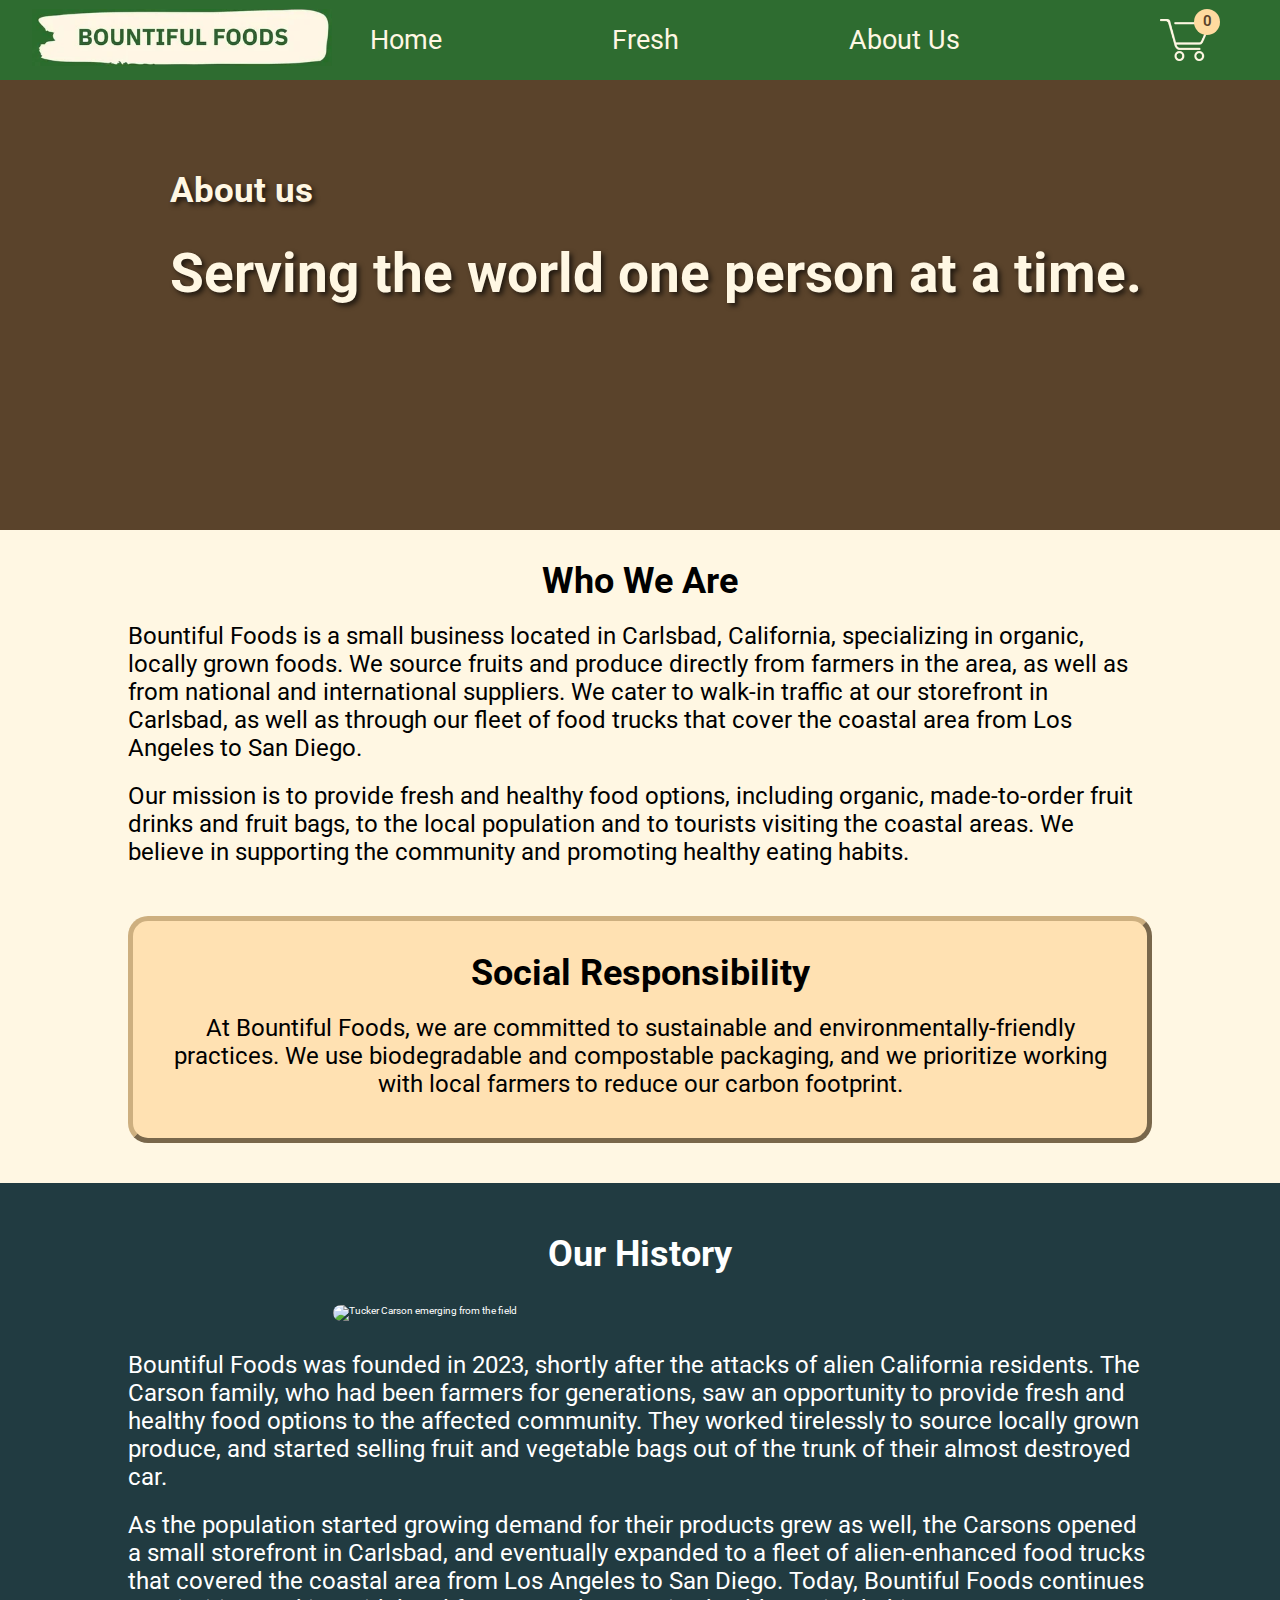
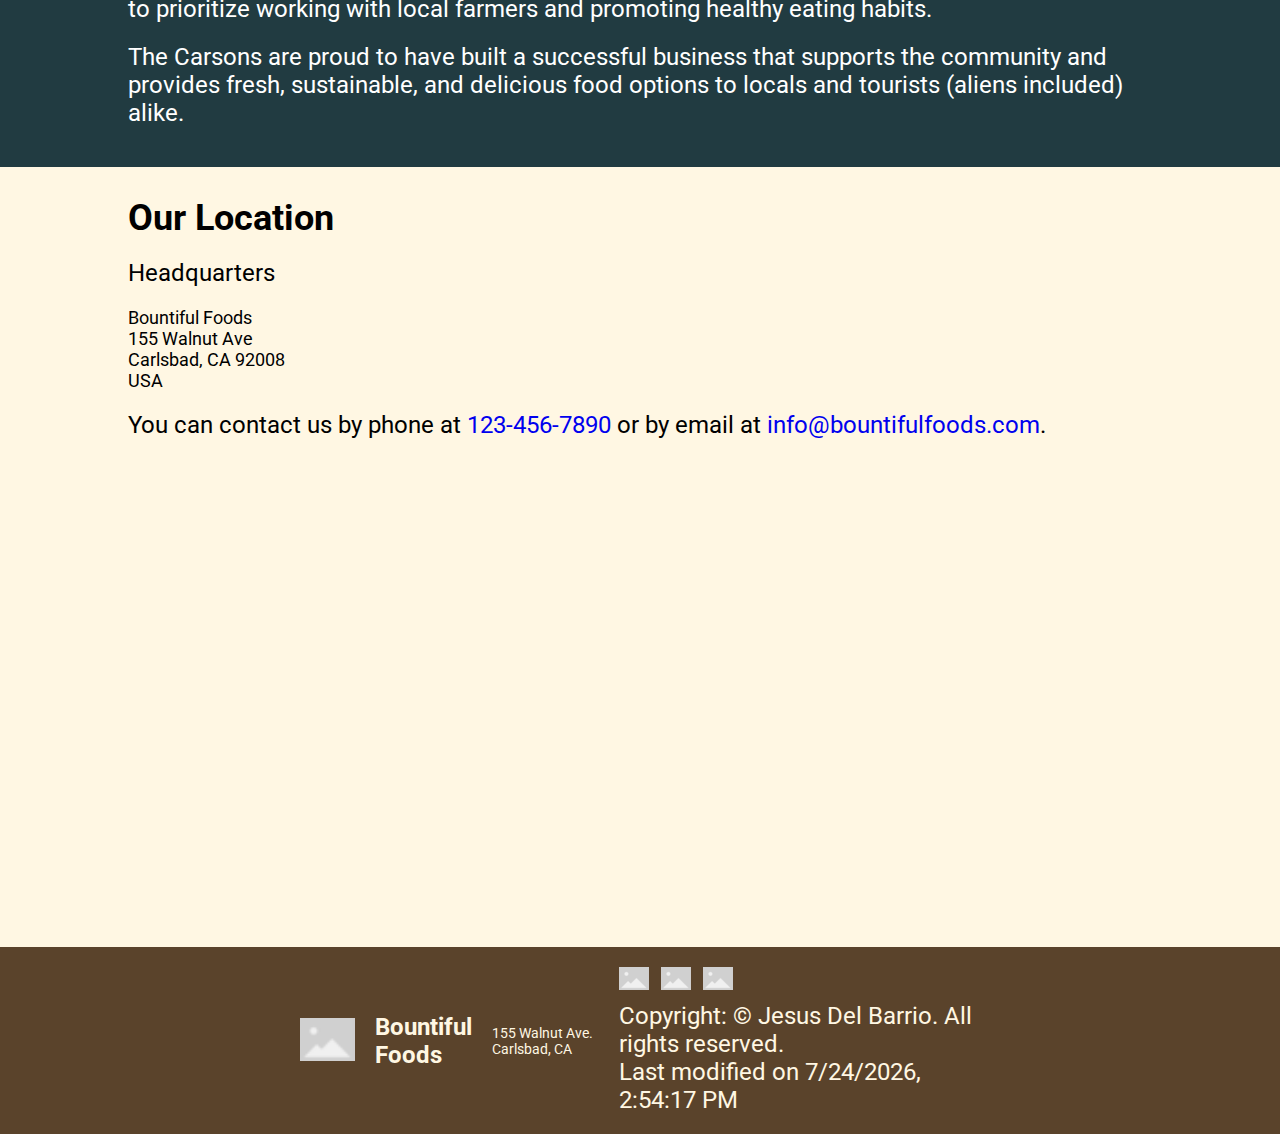
==== commit 71f17feb: "webp rules!!!" ====
--- a/about_us.html
+++ b/about_us.html
@@ -14,7 +14,7 @@
 <body>
     <header class="header">
         <nav class="navbar" id="navi">
-            <a href="index.html" class="nav-logo"><img id="logo" alt="Bountiful Foods Logo" src="images/logo.jpg"></a>
+            <a href="index.html" class="nav-logo"><img id="logo" alt="Bountiful Foods Logo" src="images/logo.webp"></a>
             <ul class="nav-menu">
                 <li class="nav-item">
                     <a href="index.html" class="nav-link">Home</a>
--- a/styles/large.css
+++ b/styles/large.css
@@ -441,7 +441,7 @@
 .fresh-main .img-cont {
   grid-column: 1/2;
   width: 100%;
-  background-image: url('../images/sms.jpg');
+  background-image: url('../images/sms.webp');
   background-position: center center;
   background-repeat: no-repeat;
   background-size: cover;
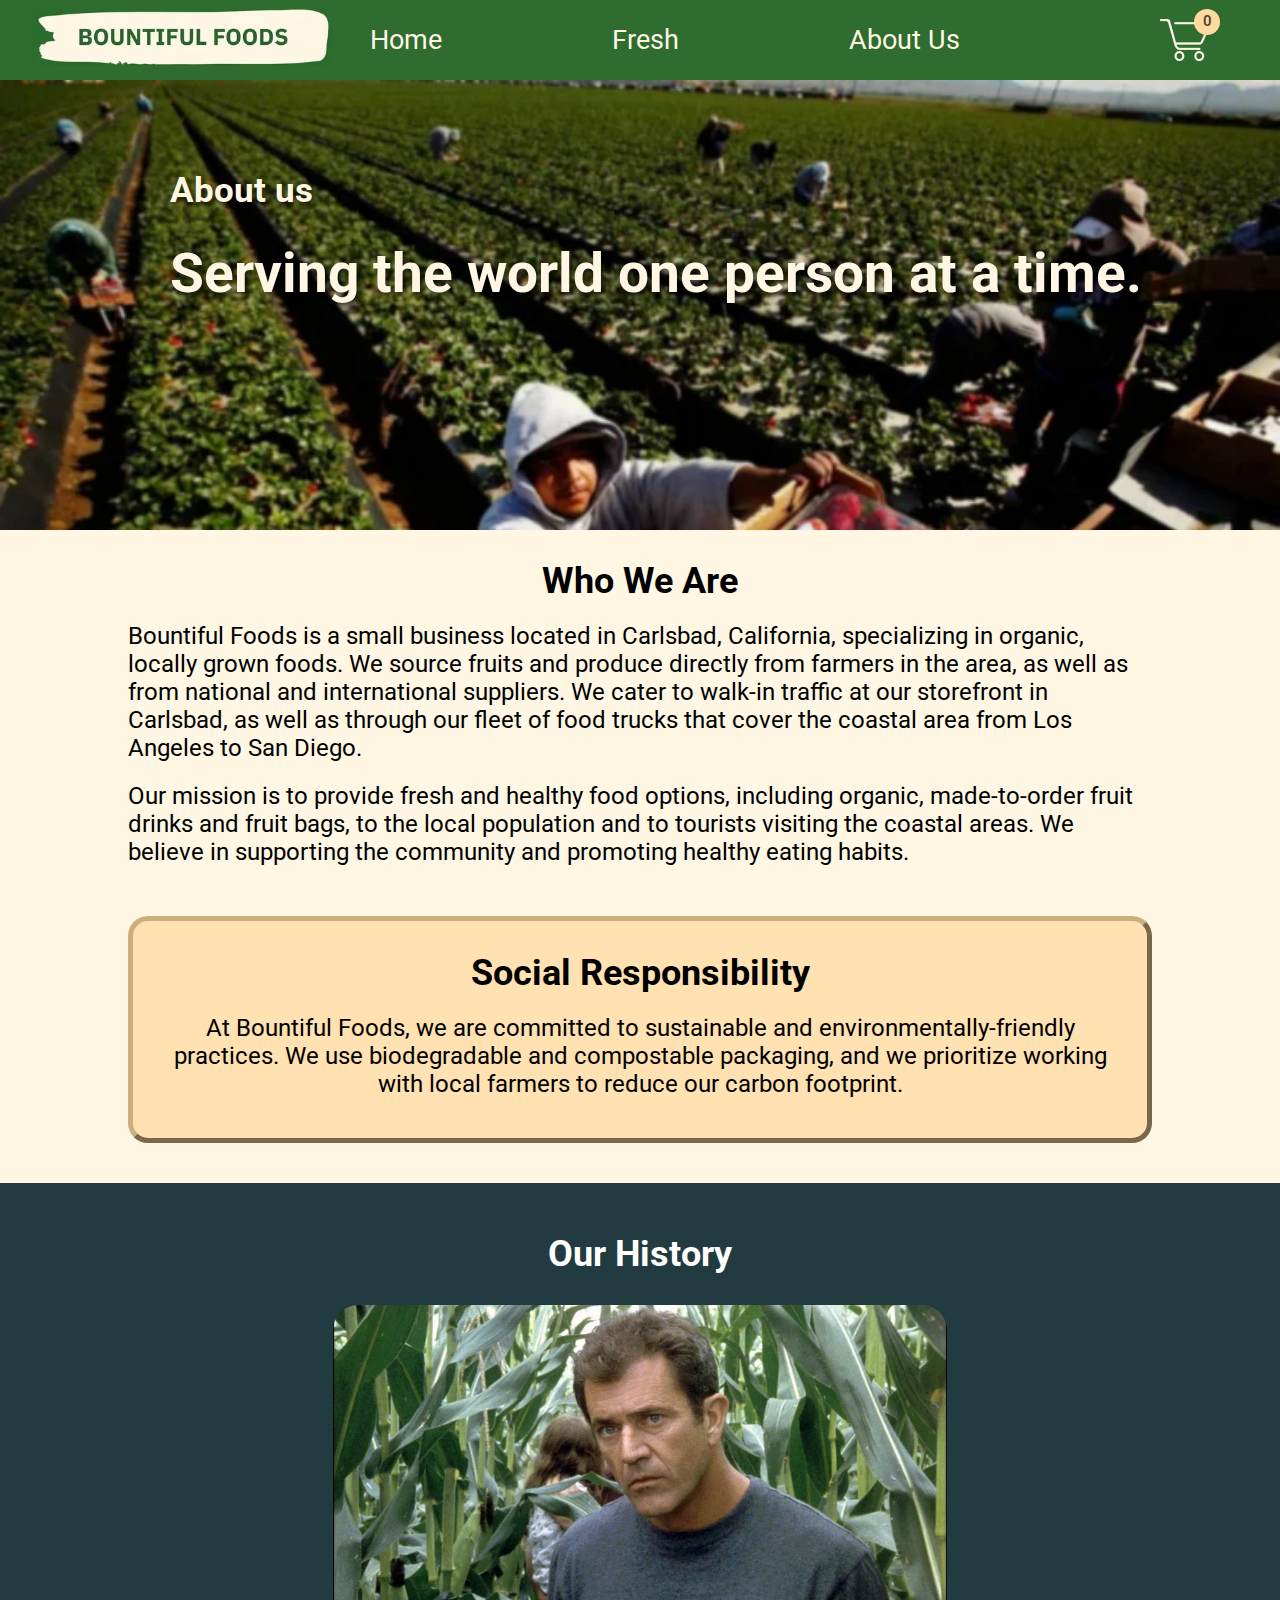
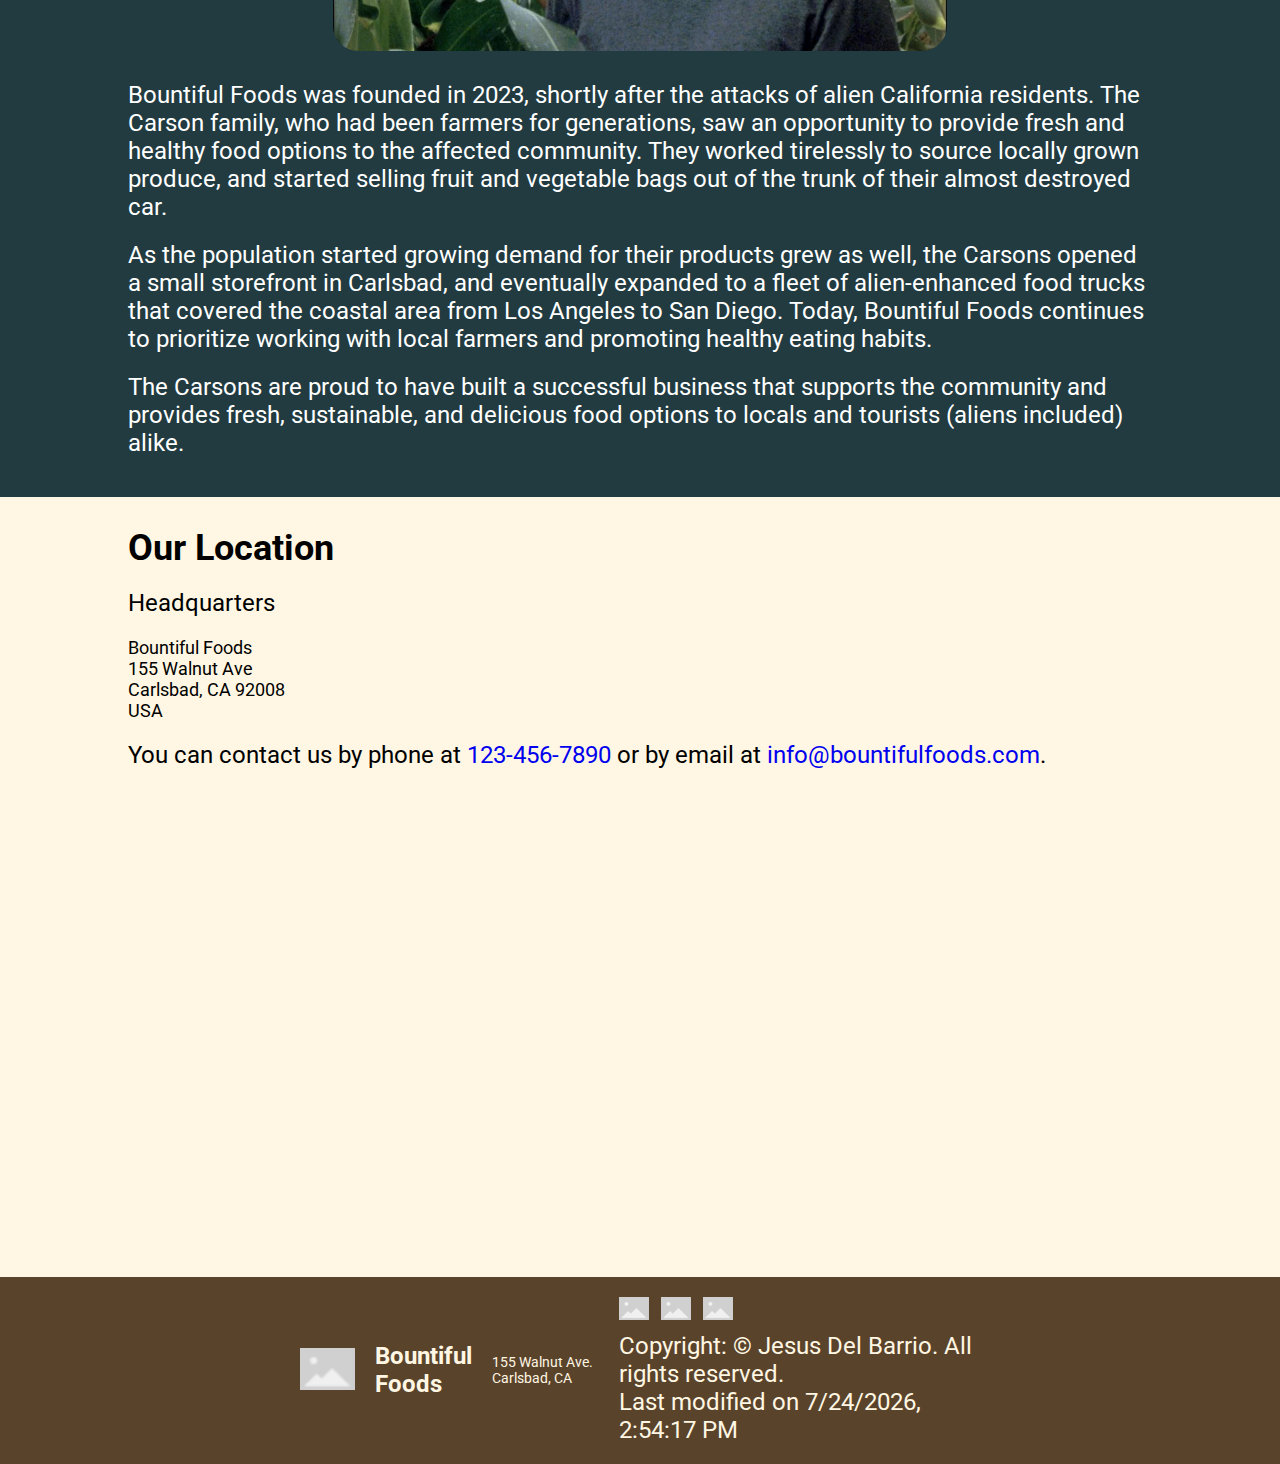
==== commit 4046b09c: "webp trasition completed" ====
--- a/about_us.html
+++ b/about_us.html
@@ -58,7 +58,7 @@
 
         <section id="history">
             <h1>Our History</h1>
-            <img src="http://res.cloudinary.com/ybmedia/image/upload/c_crop,h_1123,w_2000,x_0,y_31/c_fill,f_auto,h_900,q_auto,w_1600/v1/m/4/a/4ae7f37a96cd2edb7f6a38f6e8f7f793e72a3ea9/20-facts-might-know-signs.jpg" alt="Tucker Carson emerging from the field">
+            <img src="images/carson.webp" alt="Tucker Carson emerging from the field">
             <p>Bountiful Foods was founded in 2023, shortly after the attacks of alien California residents. The Carson family, who had been farmers for generations, saw an opportunity to provide fresh and healthy food options to the affected community. They worked tirelessly to source locally grown produce, and started selling fruit and vegetable bags out of the trunk of their almost destroyed car.</p>
             <p>As the population started growing demand for their products grew as well, the Carsons opened a small storefront in Carlsbad, and eventually expanded to a fleet of alien-enhanced food trucks that covered the coastal area from Los Angeles to San Diego. Today, Bountiful Foods continues to prioritize working with local farmers and promoting healthy eating habits.</p>
             <p>The Carsons are proud to have built a successful business that supports the community and provides fresh, sustainable, and delicious food options to locals and tourists (aliens included) alike.</p>
--- a/styles/large.css
+++ b/styles/large.css
@@ -524,7 +524,7 @@
   height: 450px;
   position: relative;
   background-color: #5a432b;
-  background-image: url('https://ca-times.brightspotcdn.com/dims4/default/5a80d16/2147483647/strip/false/crop/3600x2401+0+0/resize/1486x991!/quality/80/?url=https%3A%2F%2Fcalifornia-times-brightspot.s3.amazonaws.com%2F9d%2F1d%2Fd6a4c5cd6efd6d02181fdfff8e4d%2Fimg-1404991-me-0403-stra-2-1-oo65441n.jpg');
+  background-image: url('../images/fworki.webp');
   background-size: cover;
 }
 
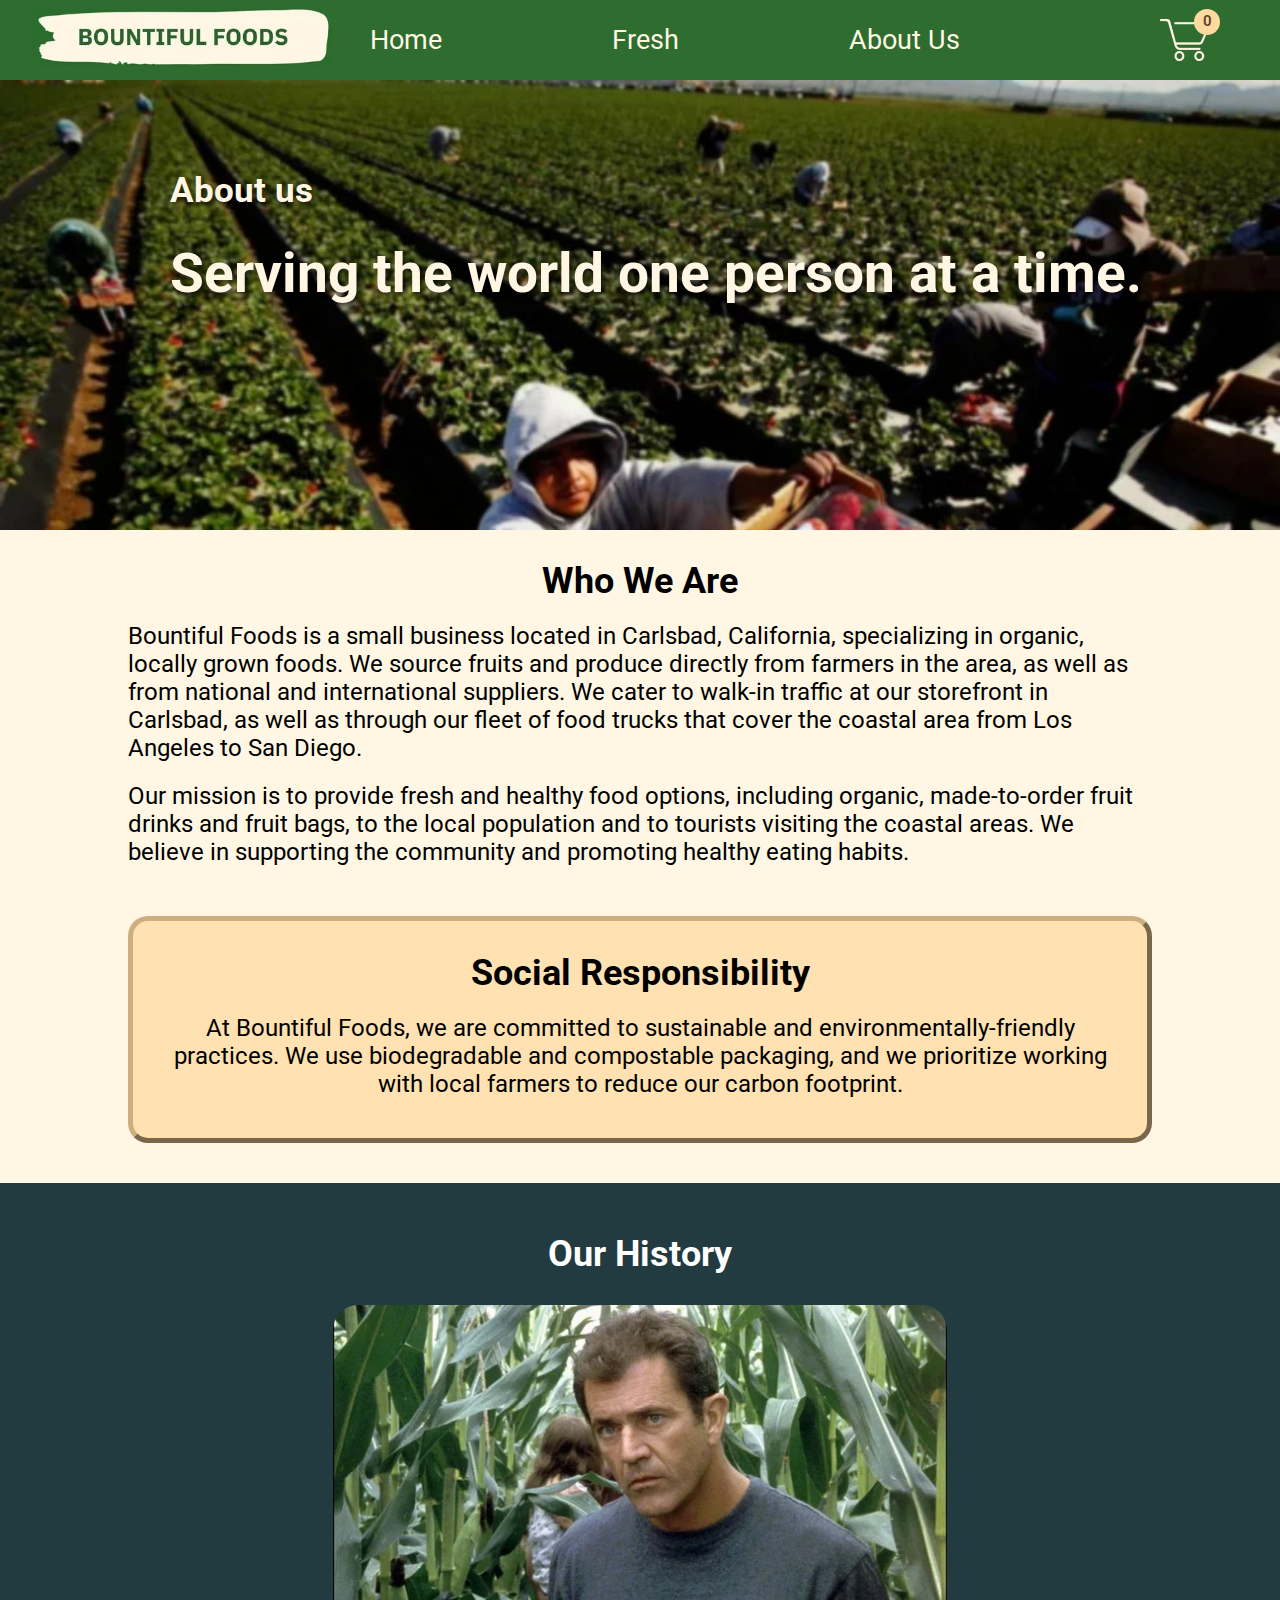
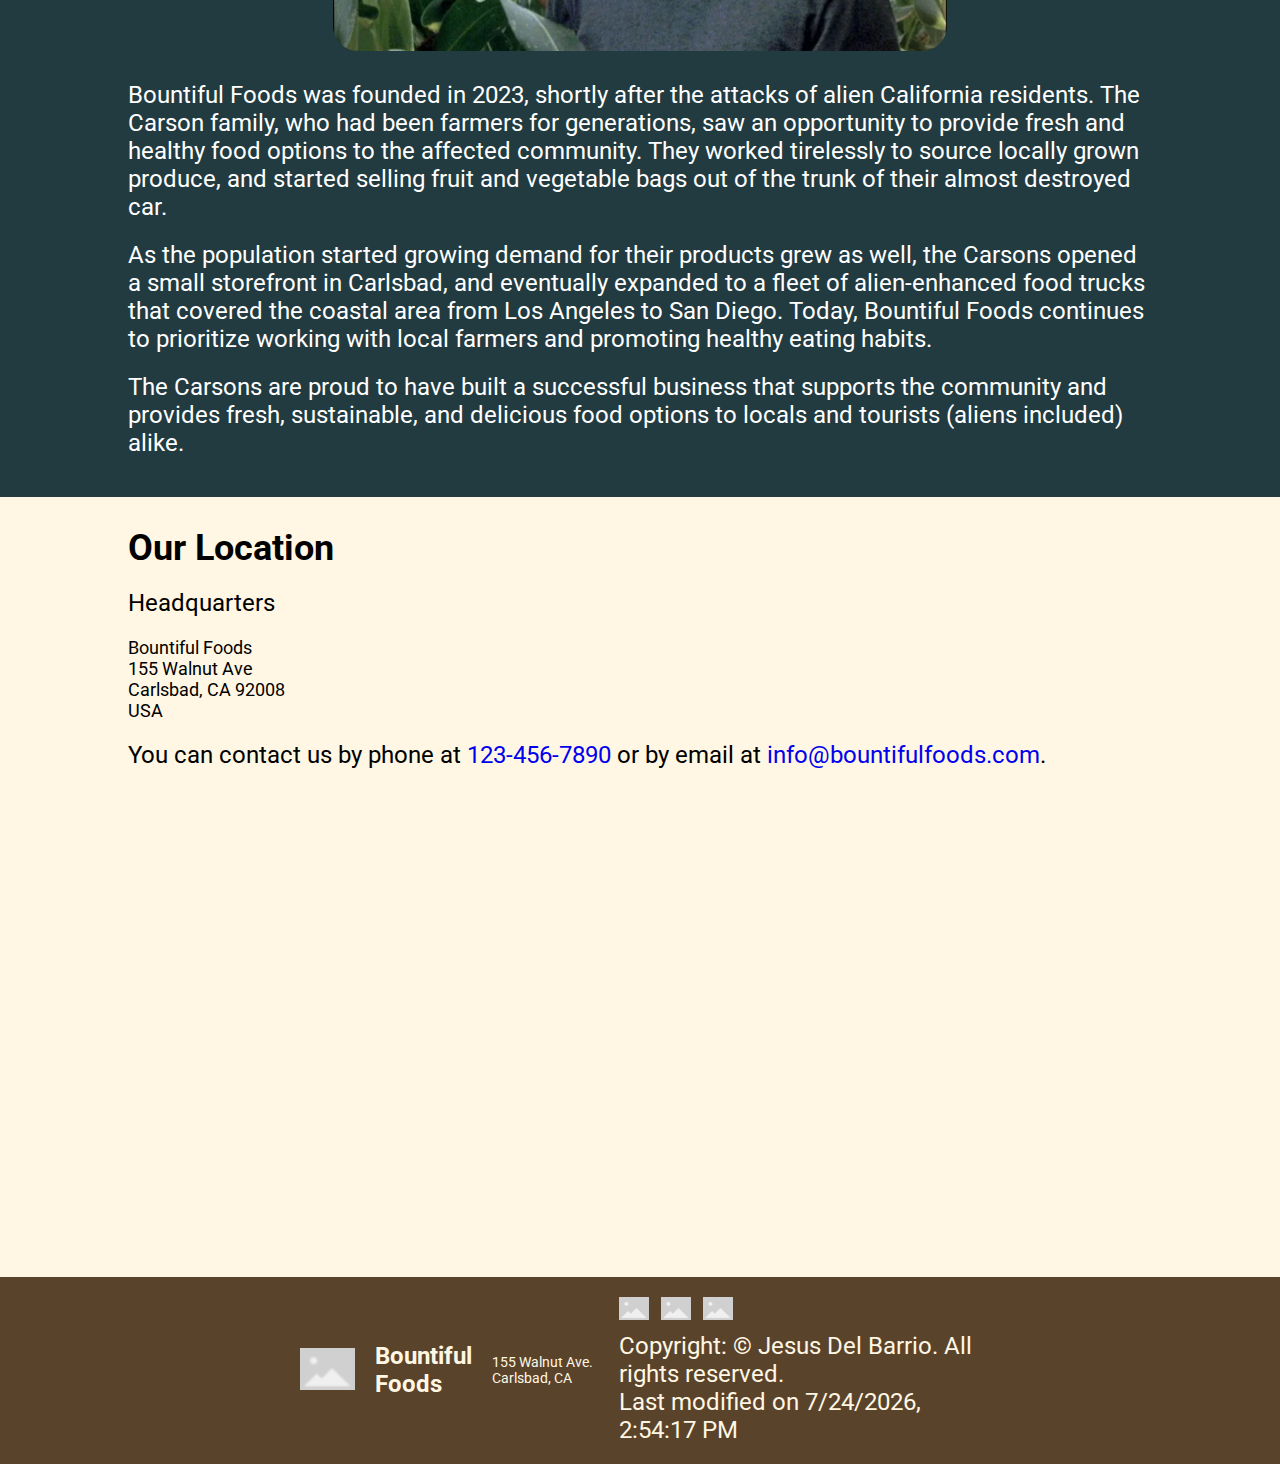
==== commit 214c64bd: "carson" ====
--- a/about_us.html
+++ b/about_us.html
@@ -58,7 +58,7 @@
 
         <section id="history">
             <h1>Our History</h1>
-            <img src="images/carson.webp" alt="Tucker Carson emerging from the field">
+            <img src="images/carson_sr.webp" alt="Tucker Carson emerging from the field">
             <p>Bountiful Foods was founded in 2023, shortly after the attacks of alien California residents. The Carson family, who had been farmers for generations, saw an opportunity to provide fresh and healthy food options to the affected community. They worked tirelessly to source locally grown produce, and started selling fruit and vegetable bags out of the trunk of their almost destroyed car.</p>
             <p>As the population started growing demand for their products grew as well, the Carsons opened a small storefront in Carlsbad, and eventually expanded to a fleet of alien-enhanced food trucks that covered the coastal area from Los Angeles to San Diego. Today, Bountiful Foods continues to prioritize working with local farmers and promoting healthy eating habits.</p>
             <p>The Carsons are proud to have built a successful business that supports the community and provides fresh, sustainable, and delicious food options to locals and tourists (aliens included) alike.</p>
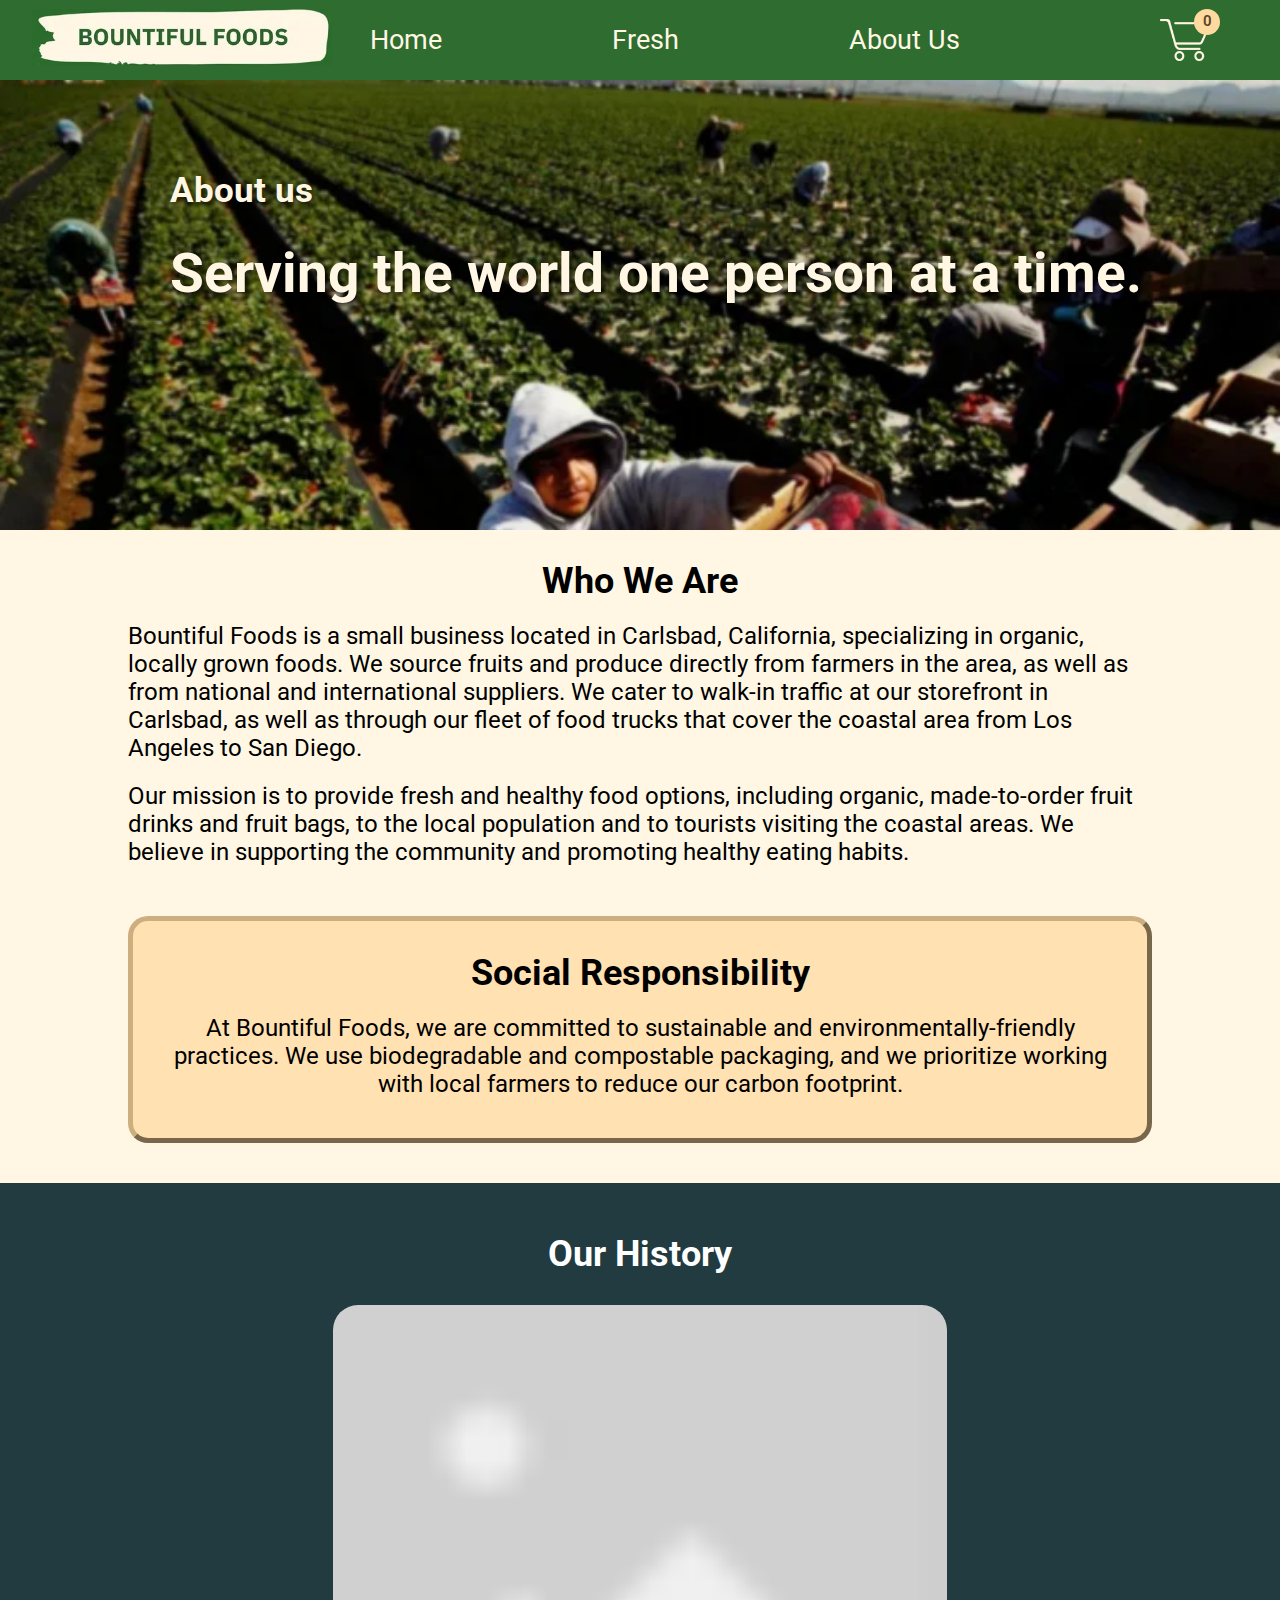
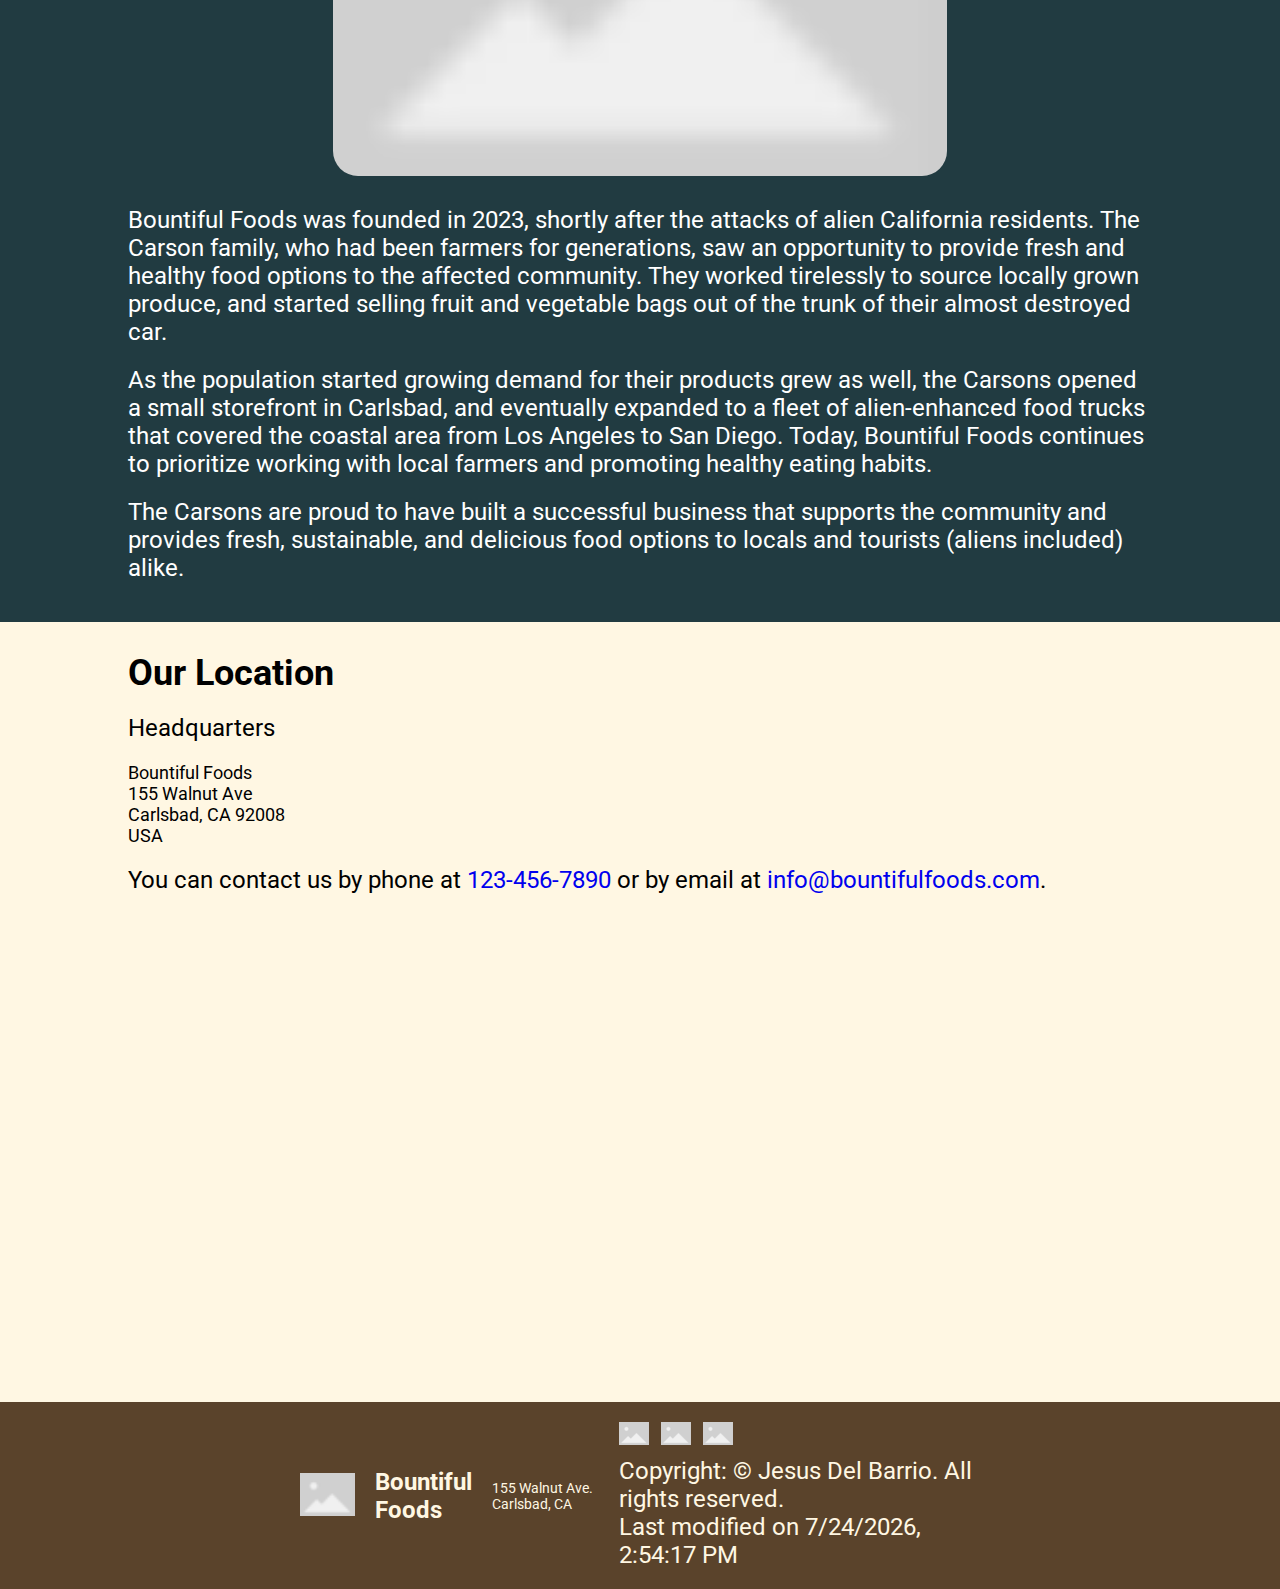
==== commit 652132f6: "lazy loading for carson_sr" ====
--- a/about_us.html
+++ b/about_us.html
@@ -58,7 +58,7 @@
 
         <section id="history">
             <h1>Our History</h1>
-            <img src="images/carson_sr.webp" alt="Tucker Carson emerging from the field">
+            <img data-src="images/carson_sr.webp" src="images/place.png" alt="Tucker Carson emerging from the field" loading="lazy">
             <p>Bountiful Foods was founded in 2023, shortly after the attacks of alien California residents. The Carson family, who had been farmers for generations, saw an opportunity to provide fresh and healthy food options to the affected community. They worked tirelessly to source locally grown produce, and started selling fruit and vegetable bags out of the trunk of their almost destroyed car.</p>
             <p>As the population started growing demand for their products grew as well, the Carsons opened a small storefront in Carlsbad, and eventually expanded to a fleet of alien-enhanced food trucks that covered the coastal area from Los Angeles to San Diego. Today, Bountiful Foods continues to prioritize working with local farmers and promoting healthy eating habits.</p>
             <p>The Carsons are proud to have built a successful business that supports the community and provides fresh, sustainable, and delicious food options to locals and tourists (aliens included) alike.</p>
@@ -96,8 +96,6 @@
           </div>
         </div>
       </footer>
-      <script src="scripts/car.js"></script>
     <script src="scripts/main.js"></script>
-    <script src="scripts/weather.js"></script>
 </body>
 </html>
